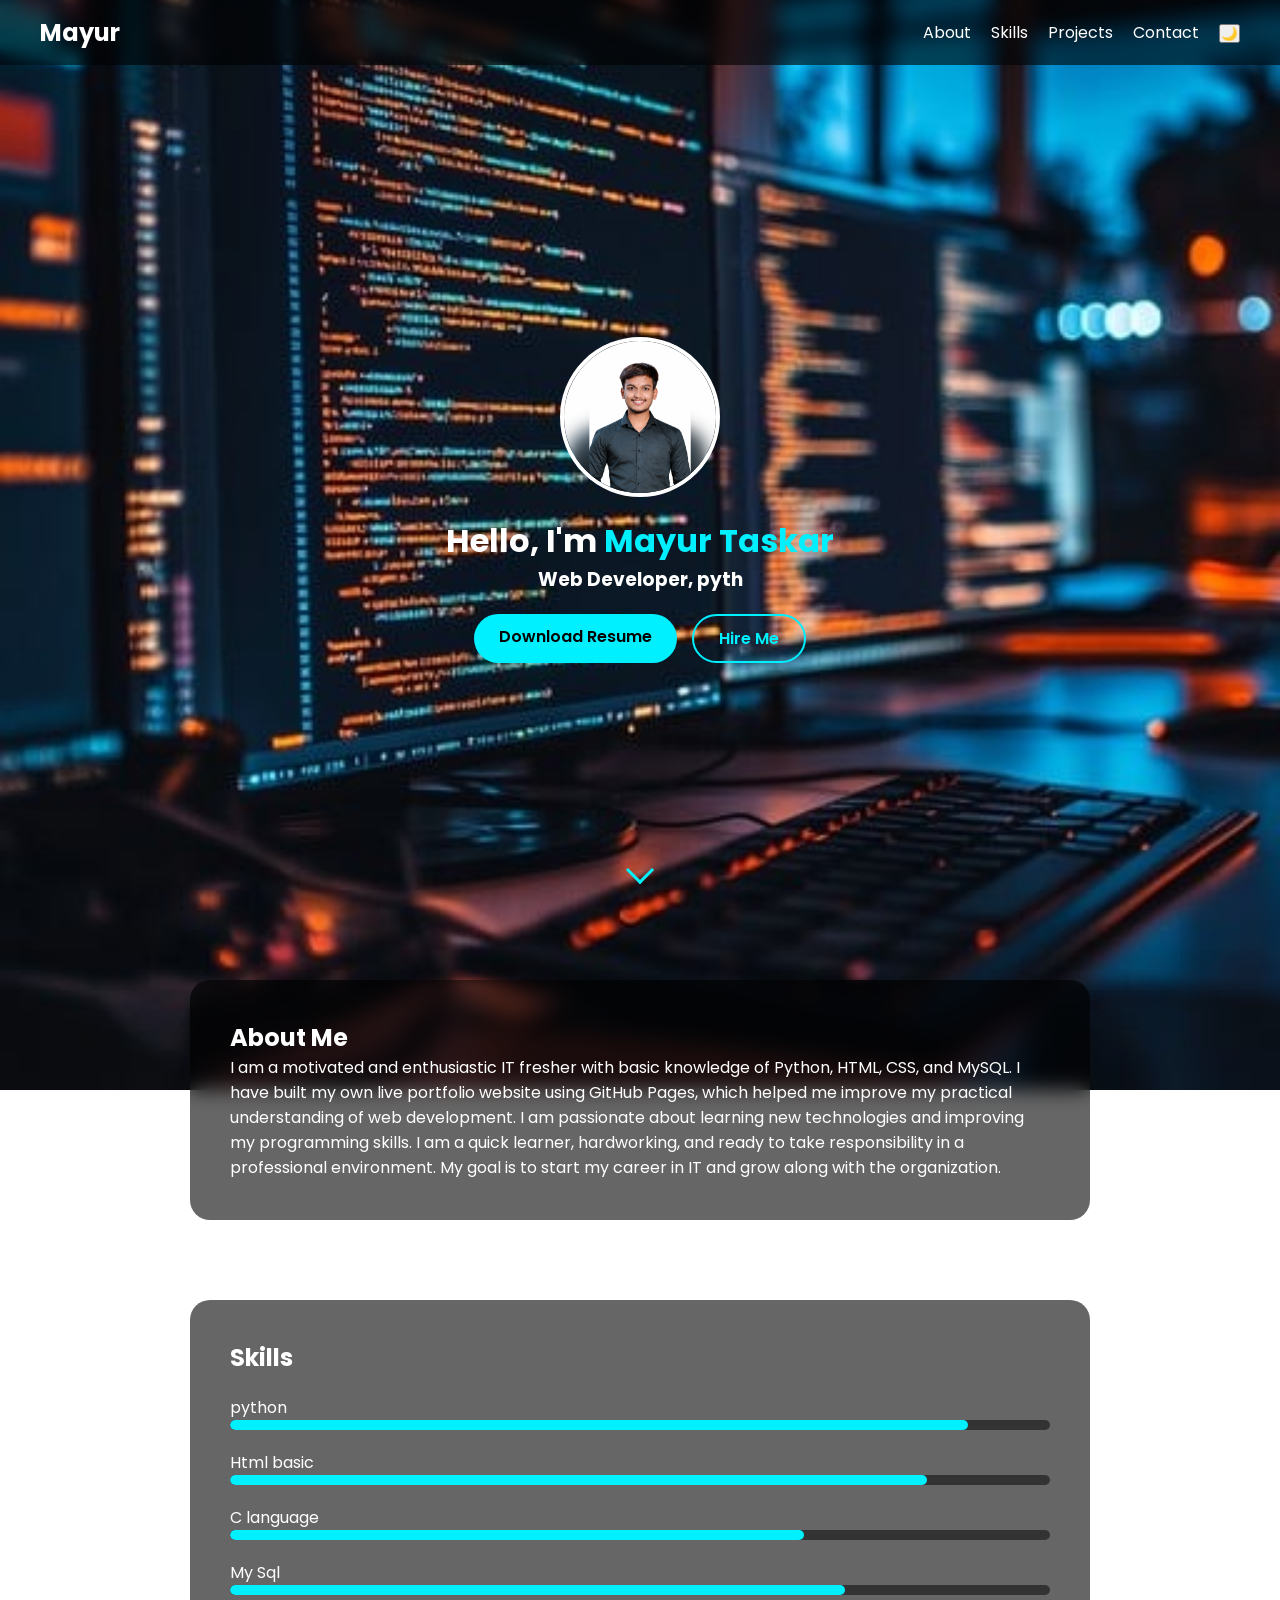
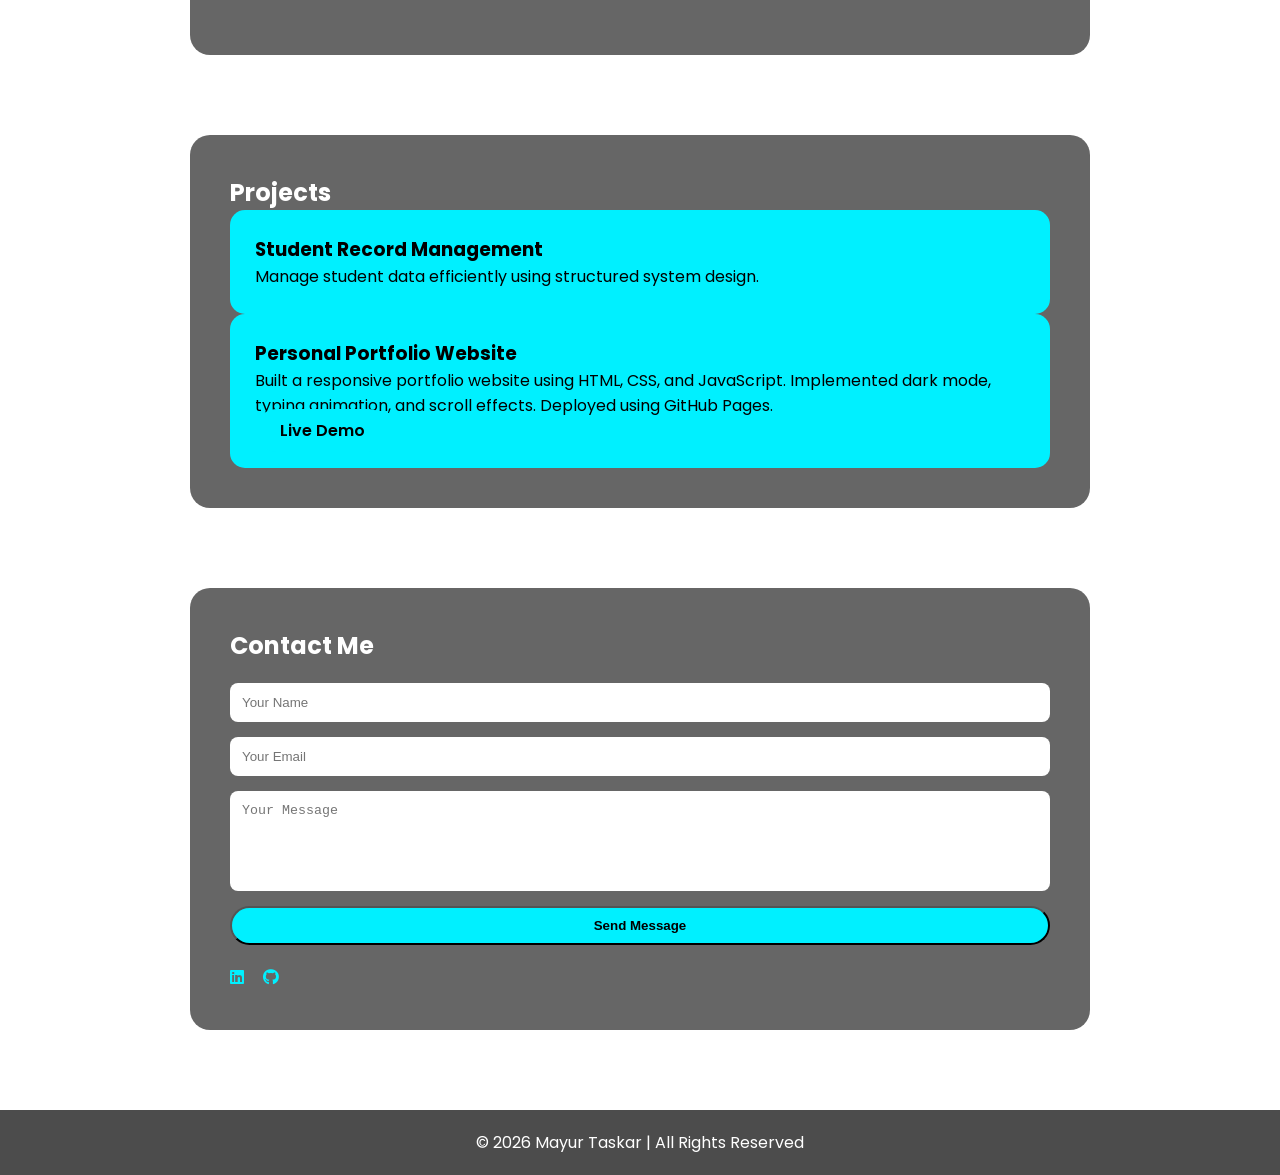
==== index.html @ 81c93663 "Update index.html" ====
<!DOCTYPE html>
<html lang="en">
<head>
<meta charset="UTF-8">
<meta name="viewport" content="width=device-width, initial-scale=1.0">
<title>Mayur Taskar | Portfolio</title>
    <link rel="stylesheet" href="https://cdnjs.cloudflare.com/ajax/libs/font-awesome/6.5.0/css/all.min.css">

<link rel="stylesheet" href="style.css">

<link href="https://fonts.googleapis.com/css2?family=Poppins:wght@300;500;700&display=swap" rel="stylesheet">
</head>

<body>

<nav>
    <h2 class="logo">Mayur</h2>

    <div class="menu-toggle" id="menu-toggle">☰</div>

    <ul id="nav-links">
        <li><a href="#about">About</a></li>
        <li><a href="#skills">Skills</a></li>
        <li><a href="#projects">Projects</a></li>
        <li><a href="#contact">Contact</a></li>
        <li><button id="mode-toggle">🌙</button></li>
    </ul>
</nav>

<header>
    <div class="hero-img">
        <img src="InFrame_1771507575362.jpg" alt="Mayur">
    </div>

    <h1>Hello, I'm <span>Mayur Taskar</span></h1>
    <h3 class="typing"></h3>

    <div class="hero-buttons">
        <a href="resume-1.pdf" class="btn">Download Resume</a>
        <a href="#contact" class="btn btn-outline">Hire Me</a>
    </div>
    <div class="scroll-down">
    <span></span>
    </div>
</header>

<section id="about" class="glass">
<h2>About Me</h2>
<p>
I am a motivated and enthusiastic IT fresher with basic knowledge of Python, HTML, CSS, and MySQL. 
I have built my own live portfolio website using GitHub Pages, which helped me improve my practical understanding of web development. 

I am passionate about learning new technologies and improving my programming skills. 
I am a quick learner, hardworking, and ready to take responsibility in a professional environment. 
My goal is to start my career in IT and grow along with the organization.
</p>
</section>

<section id="skills" class="glass">
<h2>Skills</h2>

<div class="skill">
<p>python</p>
<div class="progress"><div style="width:90%"></div></div>
</div>

<div class="skill">
<p>Html basic</p>
<div class="progress"><div style="width:85%"></div></div>
</div>

<div class="skill">
<p>C language</p>
<div class="progress"><div style="width:70%"></div></div>
</div>

<div class="skill">
<p>My Sql</p>
<div class="progress"><div style="width:75%"></div></div>
</div>

</section>

<section id="projects" class="glass">
<h2>Projects</h2>

<div class="project-card">
<h3>Student Record Management</h3>
<p>Manage student data efficiently using structured system design.</p>
</div>

<div class="project-card">
<h3>Personal Portfolio Website</h3>
<p>
Built a responsive portfolio website using HTML, CSS, and JavaScript.
Implemented dark mode, typing animation, and scroll effects.
Deployed using GitHub Pages.
</p>

<a href="https://mayurtaskar2005-del.github.io/My-portfolio-/" target="_blank" class="btn">Live Demo</a>
</div>

</section>

<section id="contact" class="glass">
<h2>Contact Me</h2>

<form class="contact-form">
<input type="text" placeholder="Your Name" required>
<input type="email" placeholder="Your Email" required>
<textarea placeholder="Your Message" required></textarea>
<button type="submit" class="btn">Send Message</button>
</form>

<div class="socials">
    <a href="https://www.linkedin.com/in/mayur-taskar-675b7a277?trk=contact-info" target="_blank">
        <i class="fab fa-linkedin"></i>
    </a>

    <a href="https://www.linkedin.com/in/mayur-taskar-675b7a277?trk=contact-info" target="_blank">
        <i class="fab fa-github"></i>
    </a>

</div>

</div>

</section>

<footer>
<p>© 2026 Mayur Taskar | All Rights Reserved</p>
</footer>

<script src="script.js"></script>

</body>
</html>
---- style.css ----
*{
margin:0;
padding:0;
box-sizing:border-box;
scroll-behavior:smooth;
}

body{
font-family:'Poppins', sans-serif;
background-image:url("IMG-20260219-WA0096.jpg");
background-size:cover;
background-position:center;
background-attachment:fixed;
background-repeat:no-repeat;
color:white;
}


/* NAVBAR */
nav{
position:fixed;
width:100%;
top:0;
display:flex;
justify-content:space-between;
align-items:center;
padding:15px 40px;
background:rgba(0,0,0,0.6);
backdrop-filter:blur(8px);
z-index:1000;
}

nav ul{
display:flex;
gap:20px;
list-style:none;
}

nav a{
color:white;
text-decoration:none;
transition:0.3s;
}

nav a:hover{
color:#00f0ff;
}

.menu-toggle{
display:none;
font-size:24px;
cursor:pointer;
}

@media(max-width:768px){
nav ul{
display:none;
flex-direction:column;
position:absolute;
top:60px;
right:0;
background:black;
padding:20px;
}
nav ul.active{
display:flex;
}
.menu-toggle{
display:block;
}
}

/* HERO */
header{
min-height:100vh;
display:flex;
flex-direction:column;
justify-content:center;
align-items:center;
text-align:center;
padding-top:80px;
}

.hero-img{
width:160px;
height:160px;
margin:20px auto;
}

.hero-img img{
width:100%;
height:100%;
object-fit:cover;
border-radius:50%;
border:4px solid white;
}

header span{
color:#00f0ff;
}

.btn{
padding:10px 25px;
background:#00f0ff;
color:black;
border-radius:25px;
text-decoration:none;
font-weight:600;
transition:0.3s;
}

.btn:hover{
transform:scale(1.05);
background:white;
}

.hero-buttons{
margin-top:20px;
display:flex;
gap:15px;
flex-wrap:wrap;
justify-content:center;
}

.btn-outline{
background:transparent;
border:2px solid #00f0ff;
color:#00f0ff;
}

.btn-outline:hover{
background:#00f0ff;
color:black;
}

/* GLASS SECTIONS */
.glass{
max-width:900px;
margin:80px auto;
padding:40px;
background:rgba(0,0,0,0.6);
backdrop-filter:blur(10px);
border-radius:20px;
}

/* SKILLS */
.skill{
margin:20px 0;
}

.progress{
width:100%;
height:10px;
background:#333;
border-radius:10px;
overflow:hidden;
}

.progress div{
height:100%;
background:#00f0ff;
border-radius:10px;
animation:load 2s ease-in-out;
}

@keyframes load{
from{width:0;}
}

/* PROJECT */
.project-card{
padding:25px;
background:#00f0ff;
color:black;
border-radius:15px;
transition:0.4s;
}

.project-card:hover{
transform:scale(1.05);
}

/* CONTACT */
.contact-form{
display:flex;
flex-direction:column;
gap:15px;
margin-top:20px;
}

.contact-form input,
.contact-form textarea{
padding:12px;
border:none;
border-radius:8px;
outline:none;
}

.contact-form textarea{
height:100px;
resize:none;
}

.socials{
margin-top:20px;
}

.socials a{
margin-right:15px;
color:#00f0ff;
text-decoration:none;
}

/* FOOTER */
footer{
text-align:center;
padding:20px;
background:rgba(0,0,0,0.7);
}

/* DARK MODE */
body.light{
background:#f4f4f4;
color:black;
}

body.light nav{
background:white;
}

body.light .glass{
background:white;
color:black;
}
header {
    position: relative;
}

.scroll-down {
    position: absolute;
    bottom: 20px;
    left: 50%;
    transform: translateX(-50%);
}

.scroll-down span {
    display: block;
    width: 20px;
    height: 20px;
    border-bottom: 3px solid #00f2ff;
    border-right: 3px solid #00f2ff;
    transform: rotate(45deg);
    animation: scrollAnim 1.5s infinite;
}

@keyframes scrollAnim {
    0% {
        opacity: 0;
        transform: rotate(45deg) translate(-5px, -5px);
    }
    50% {
        opacity: 1;
    }
    100% {
        opacity: 0;
        transform: rotate(45deg) translate(5px, 5px);
    }
}
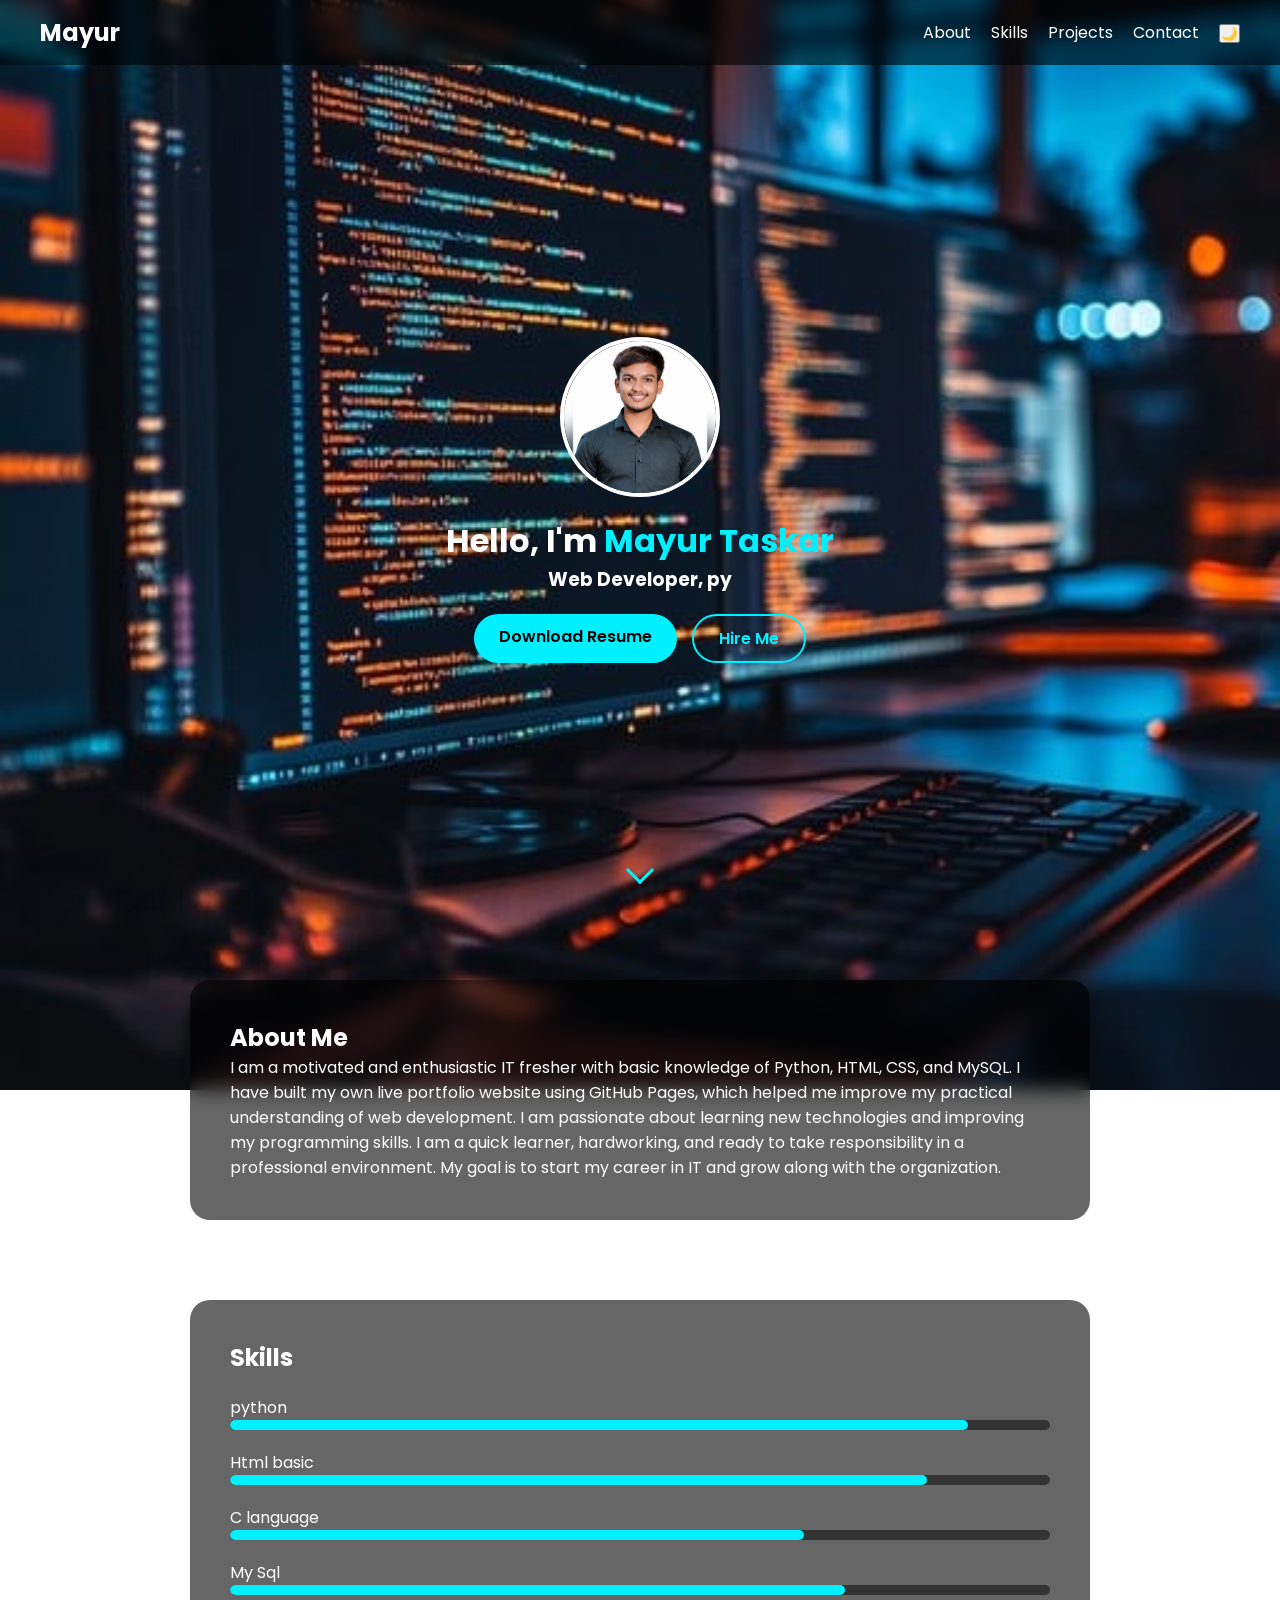
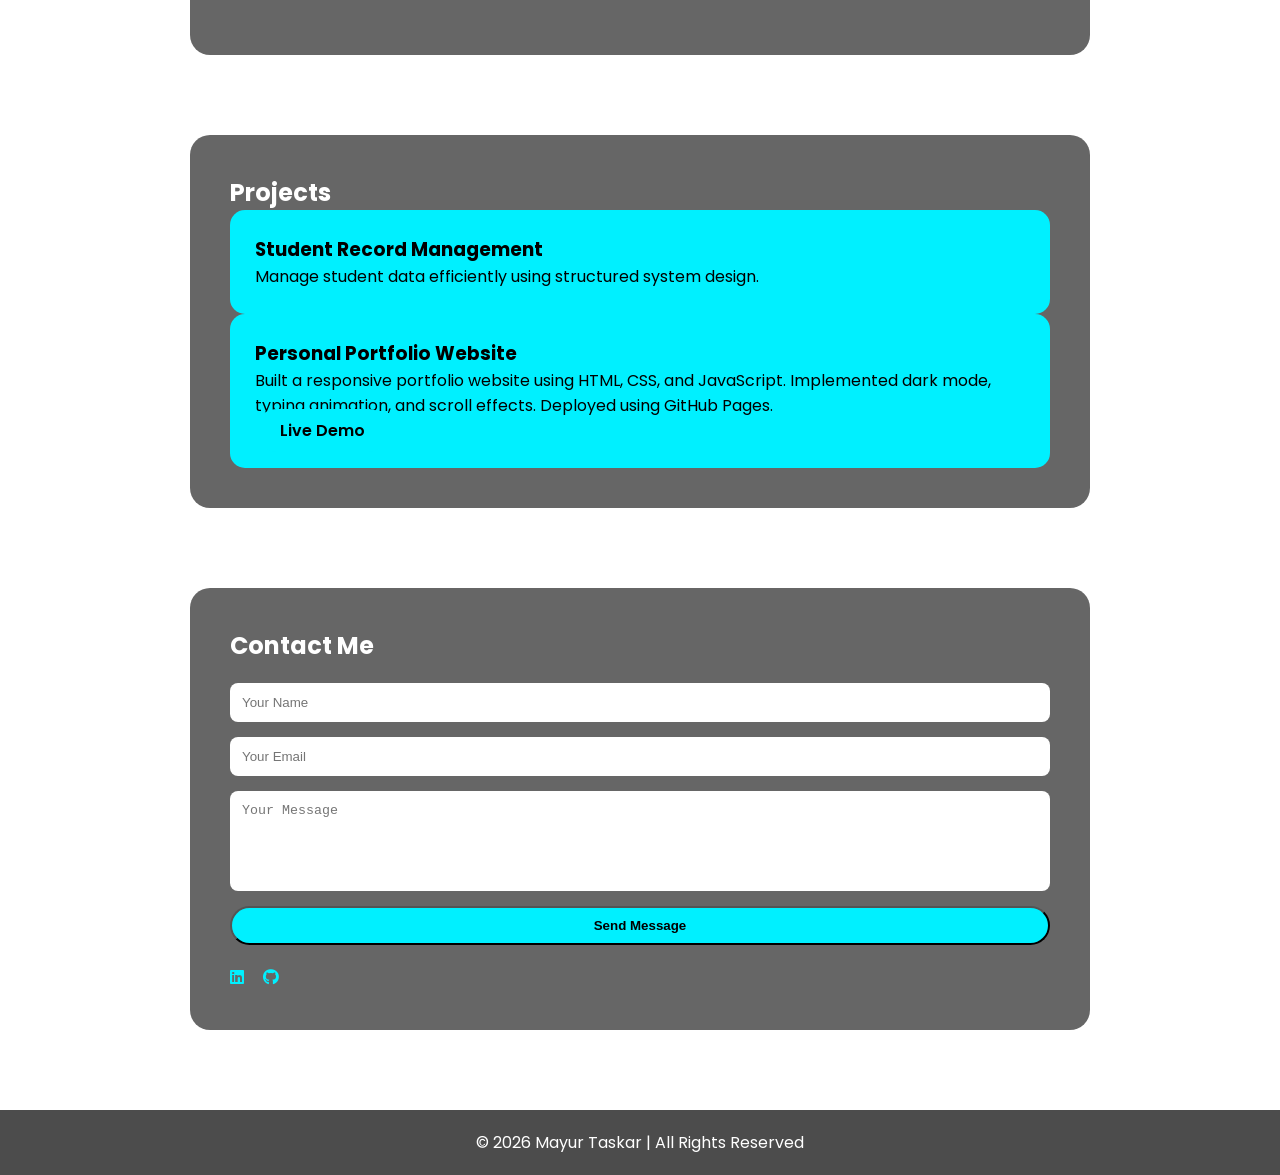
==== commit 0e0f70fe: "Update index.html" ====
--- a/index.html
+++ b/index.html
@@ -29,7 +29,7 @@
 
 <header>
     <div class="hero-img">
-        <img src="InFrame_1771507575362.jpg" alt="Mayur">
+        <img src="IMG_20260219_191829.jpg" alt="Mayur">
     </div>
 
     <h1>Hello, I'm <span>Mayur Taskar</span></h1>
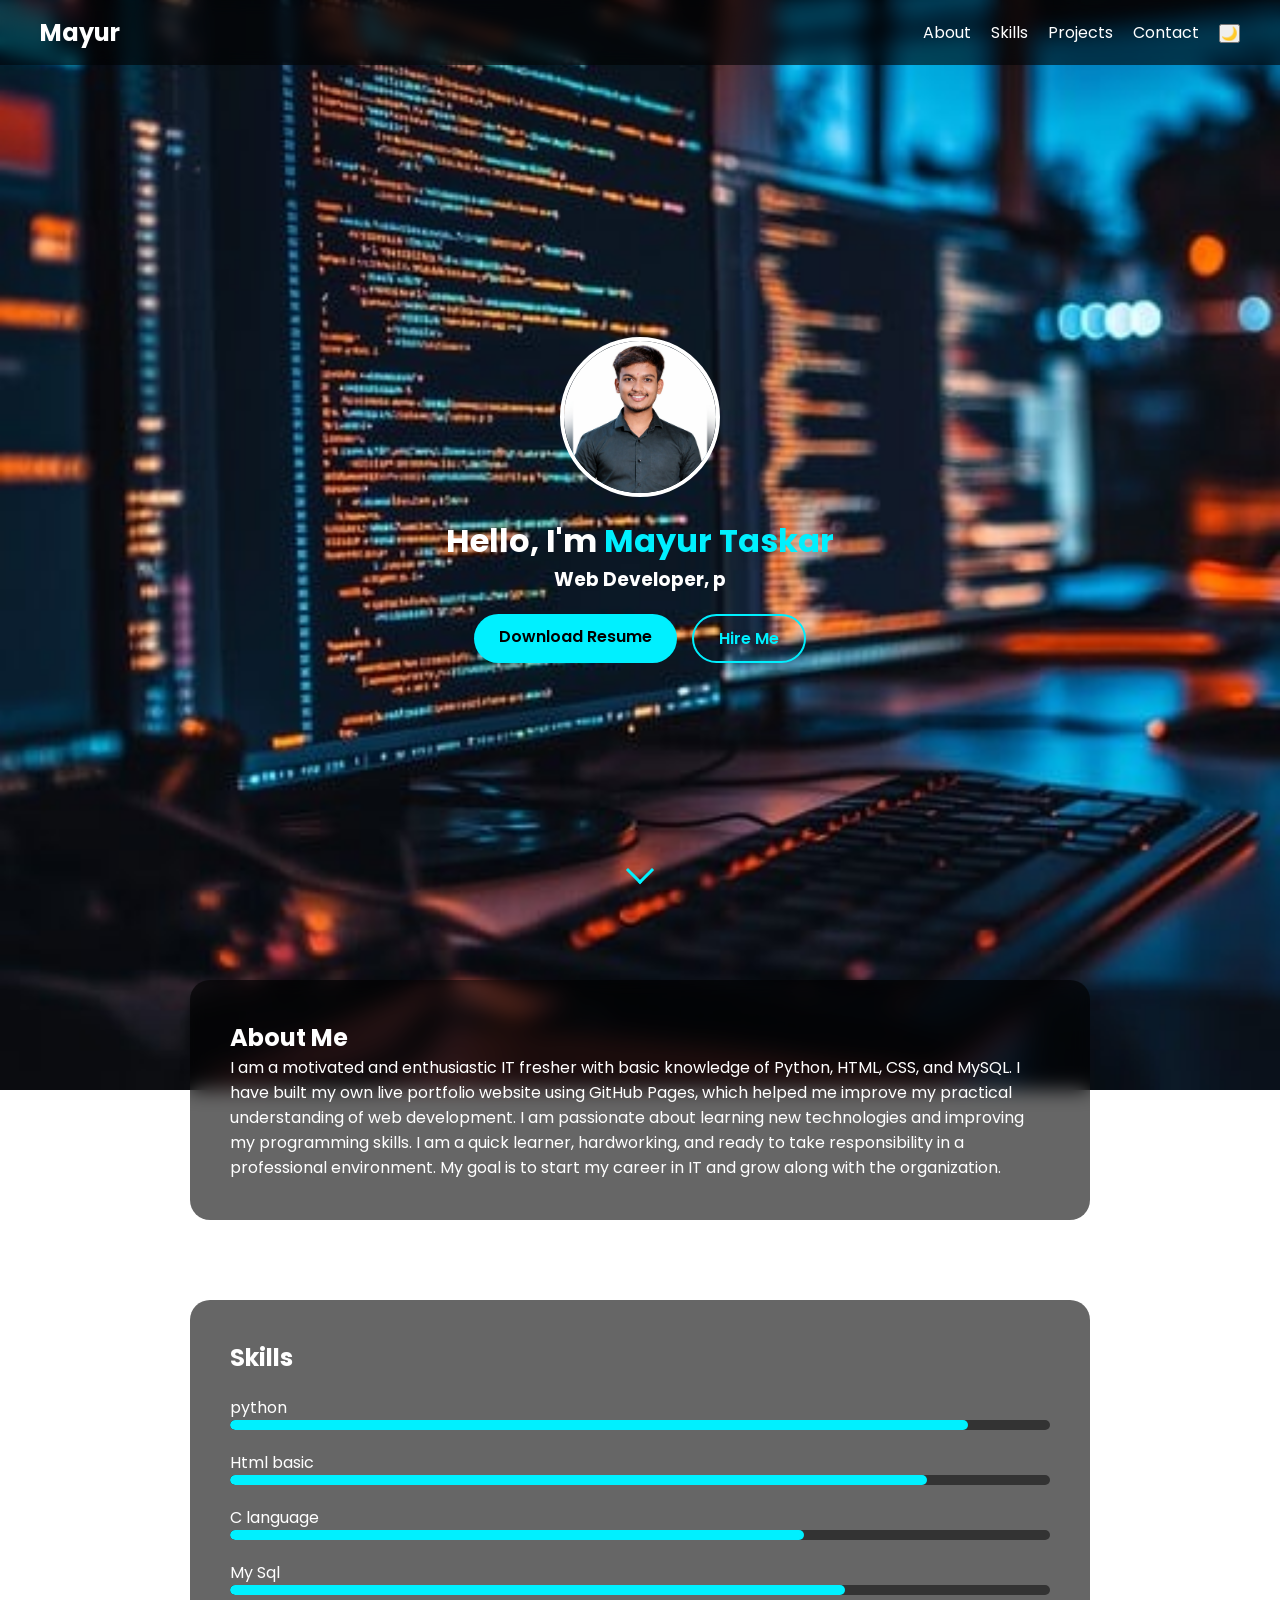
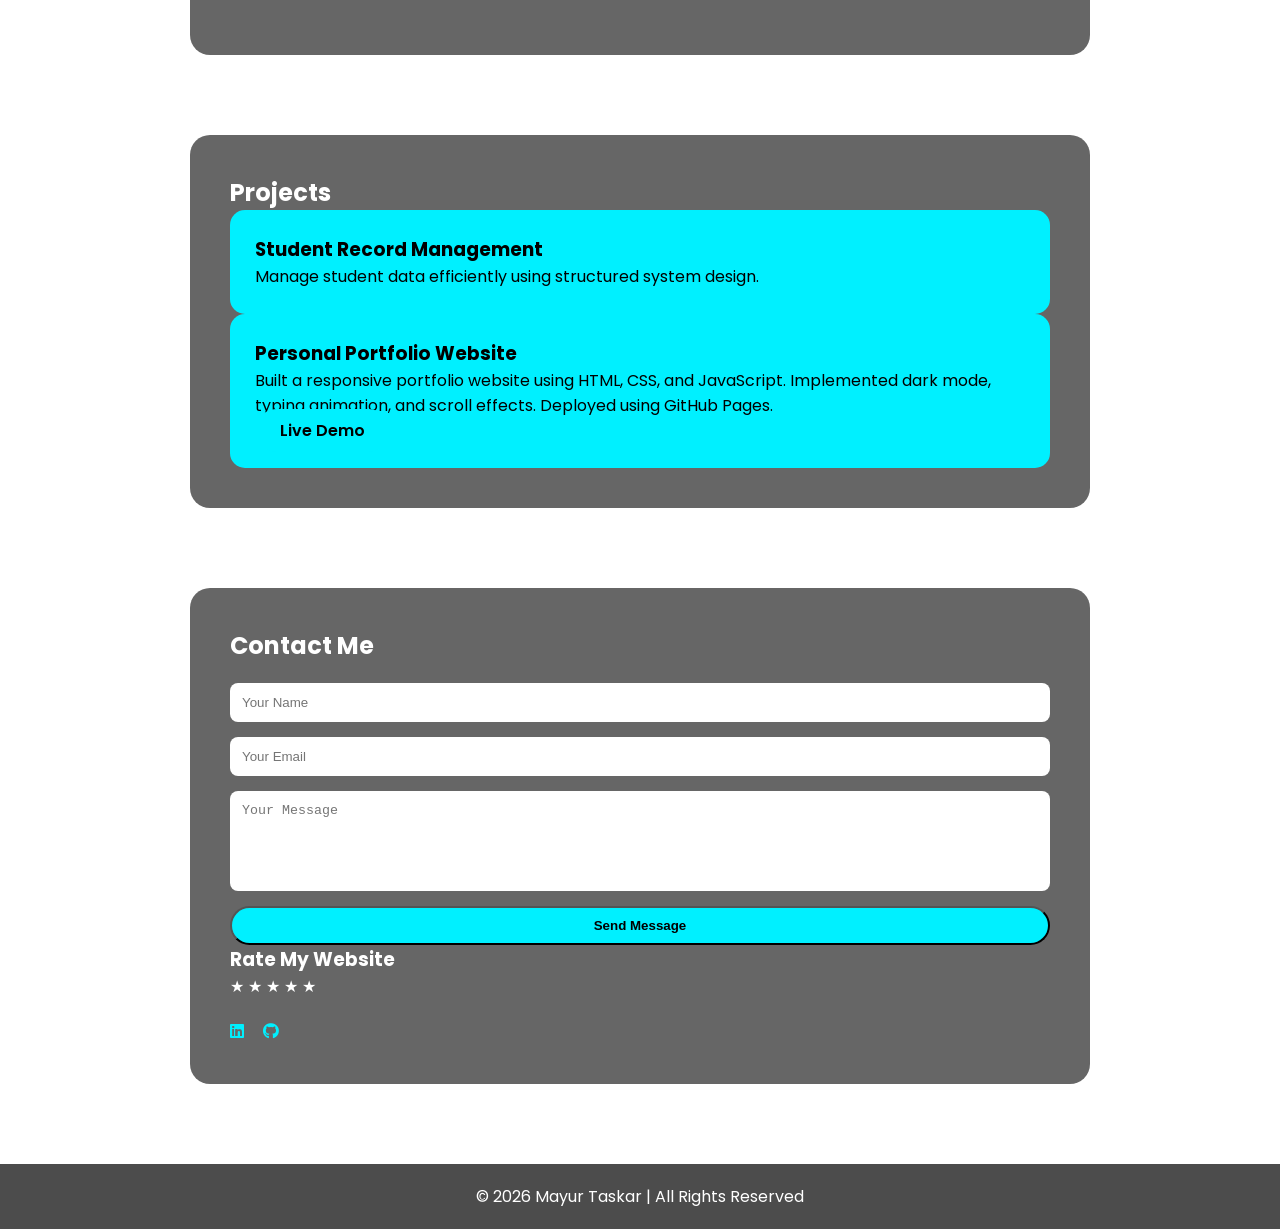
==== commit c16486a5: "Update index.html" ====
--- a/index.html
+++ b/index.html
@@ -111,6 +111,19 @@
 <textarea placeholder="Your Message" required></textarea>
 <button type="submit" class="btn">Send Message</button>
 </form>
+    <!-- ⭐ Rating Section Start -->
+<div class="rating-section">
+    <h3>Rate My Website</h3>
+    <div class="stars">
+        <span class="star" data-value="1">★</span>
+        <span class="star" data-value="2">★</span>
+        <span class="star" data-value="3">★</span>
+        <span class="star" data-value="4">★</span>
+        <span class="star" data-value="5">★</span>
+    </div>
+    <p id="rating-message"></p>
+</div>
+<!-- ⭐ Rating Section End -->
 
 <div class="socials">
     <a href="https://www.linkedin.com/in/mayur-taskar-675b7a277?trk=contact-info" target="_blank">
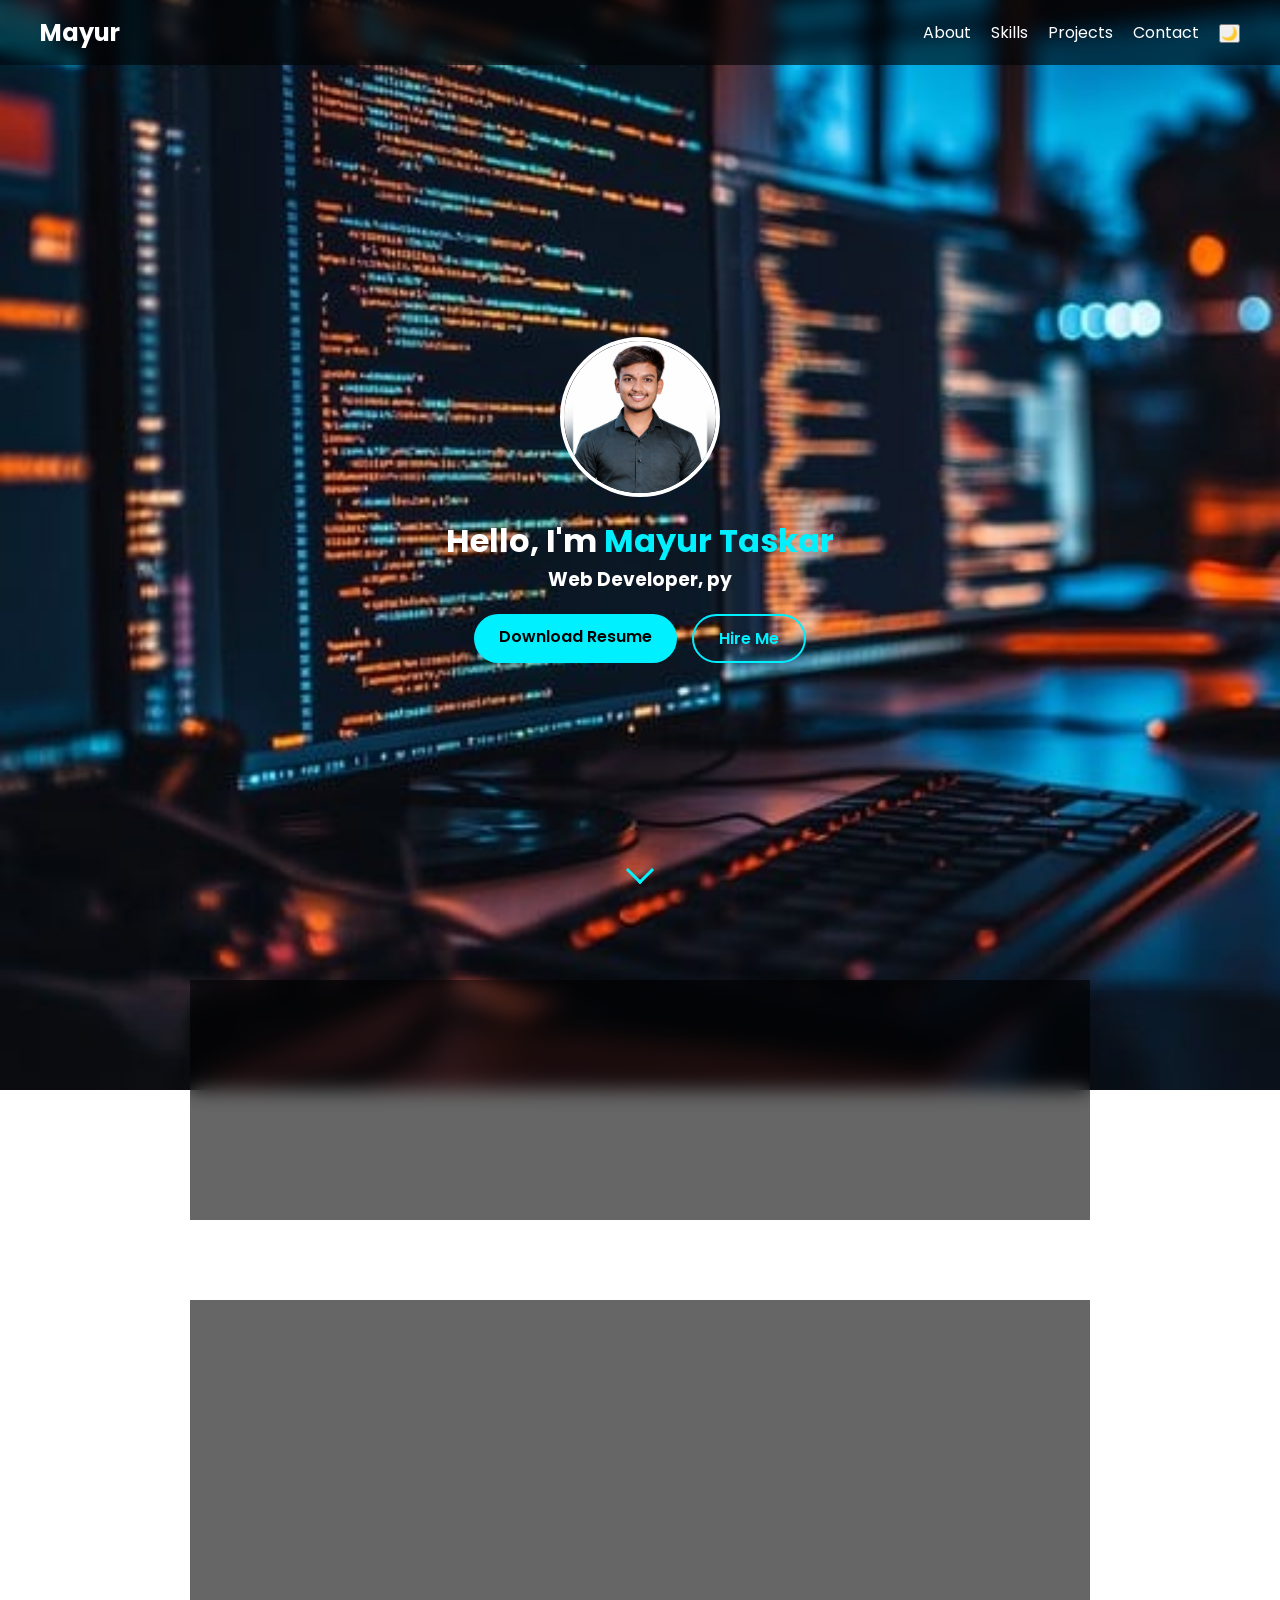
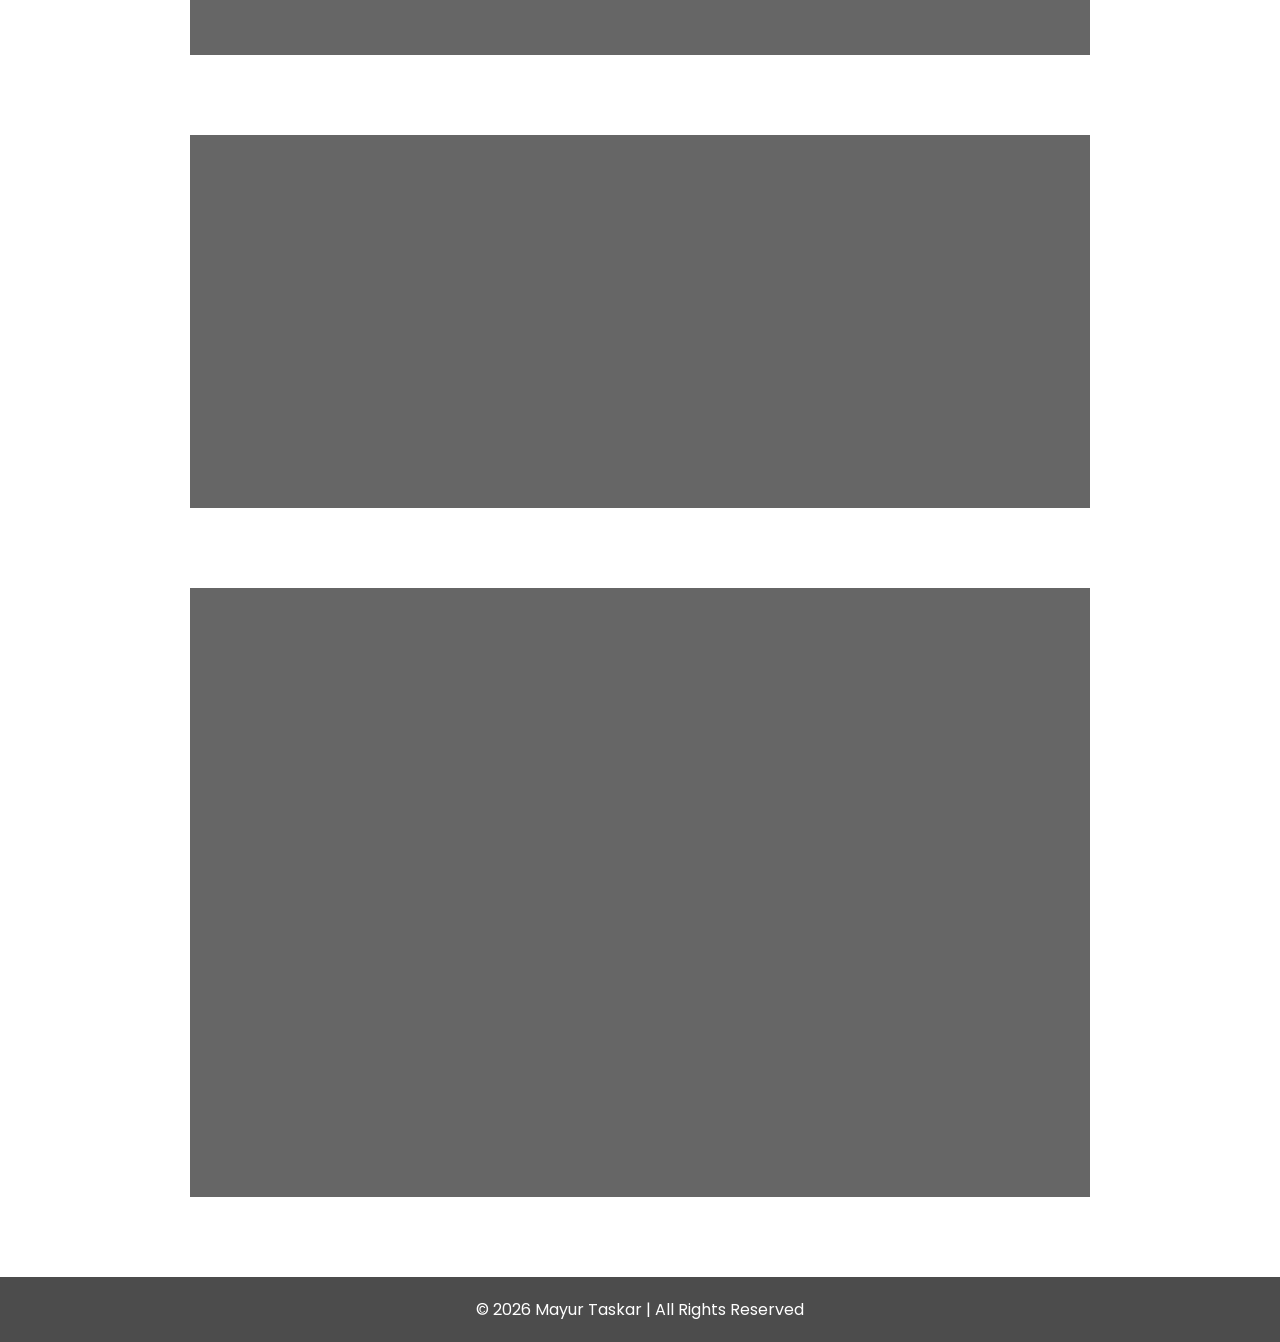
==== commit 19b8eb25: "Update index.html" ====
--- a/index.html
+++ b/index.html
@@ -114,16 +114,24 @@
     <!-- ⭐ Rating Section Start -->
 <div class="rating-section">
     <h3>Rate My Website</h3>
+
     <div class="stars">
+        <span class="star" data-value="0.5">★</span>
         <span class="star" data-value="1">★</span>
+        <span class="star" data-value="1.5">★</span>
         <span class="star" data-value="2">★</span>
+        <span class="star" data-value="2.5">★</span>
         <span class="star" data-value="3">★</span>
+        <span class="star" data-value="3.5">★</span>
         <span class="star" data-value="4">★</span>
+        <span class="star" data-value="4.5">★</span>
         <span class="star" data-value="5">★</span>
     </div>
+
     <p id="rating-message"></p>
+
+    <button id="reset-rating">Reset Rating</button>
 </div>
-<!-- ⭐ Rating Section End -->
 
 <div class="socials">
     <a href="https://www.linkedin.com/in/mayur-taskar-675b7a277?trk=contact-info" target="_blank">
--- a/style.css
+++ b/style.css
@@ -209,6 +209,24 @@
 margin-right:15px;
 color:#00f0ff;
 text-decoration:none;
+}
+.rating-section {
+    text-align: center;
+    margin: 40px 0;
+}
+
+.stars {
+    font-size: 35px;
+    cursor: pointer;
+}
+
+.star {
+    color: gray;
+    transition: 0.3s;
+}
+
+.star.active {
+    color: gold;
 }
 
 /* FOOTER */
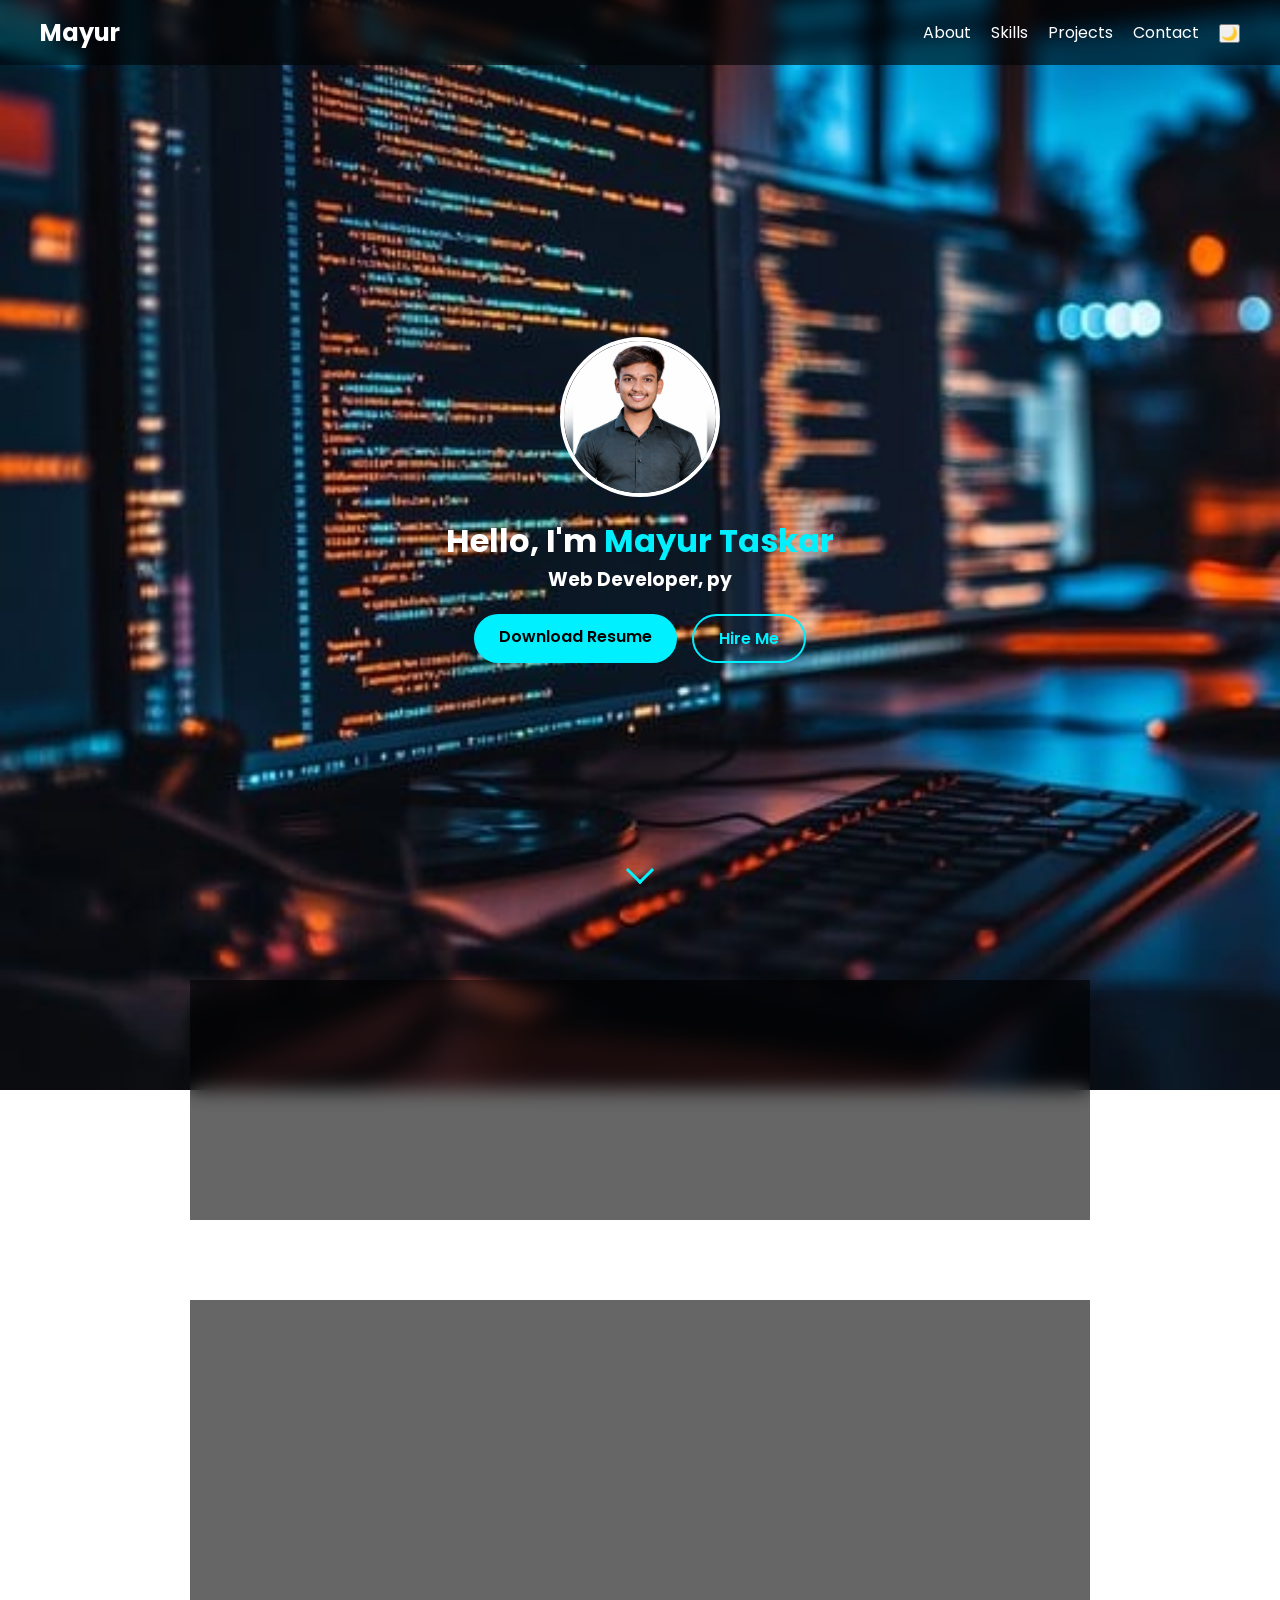
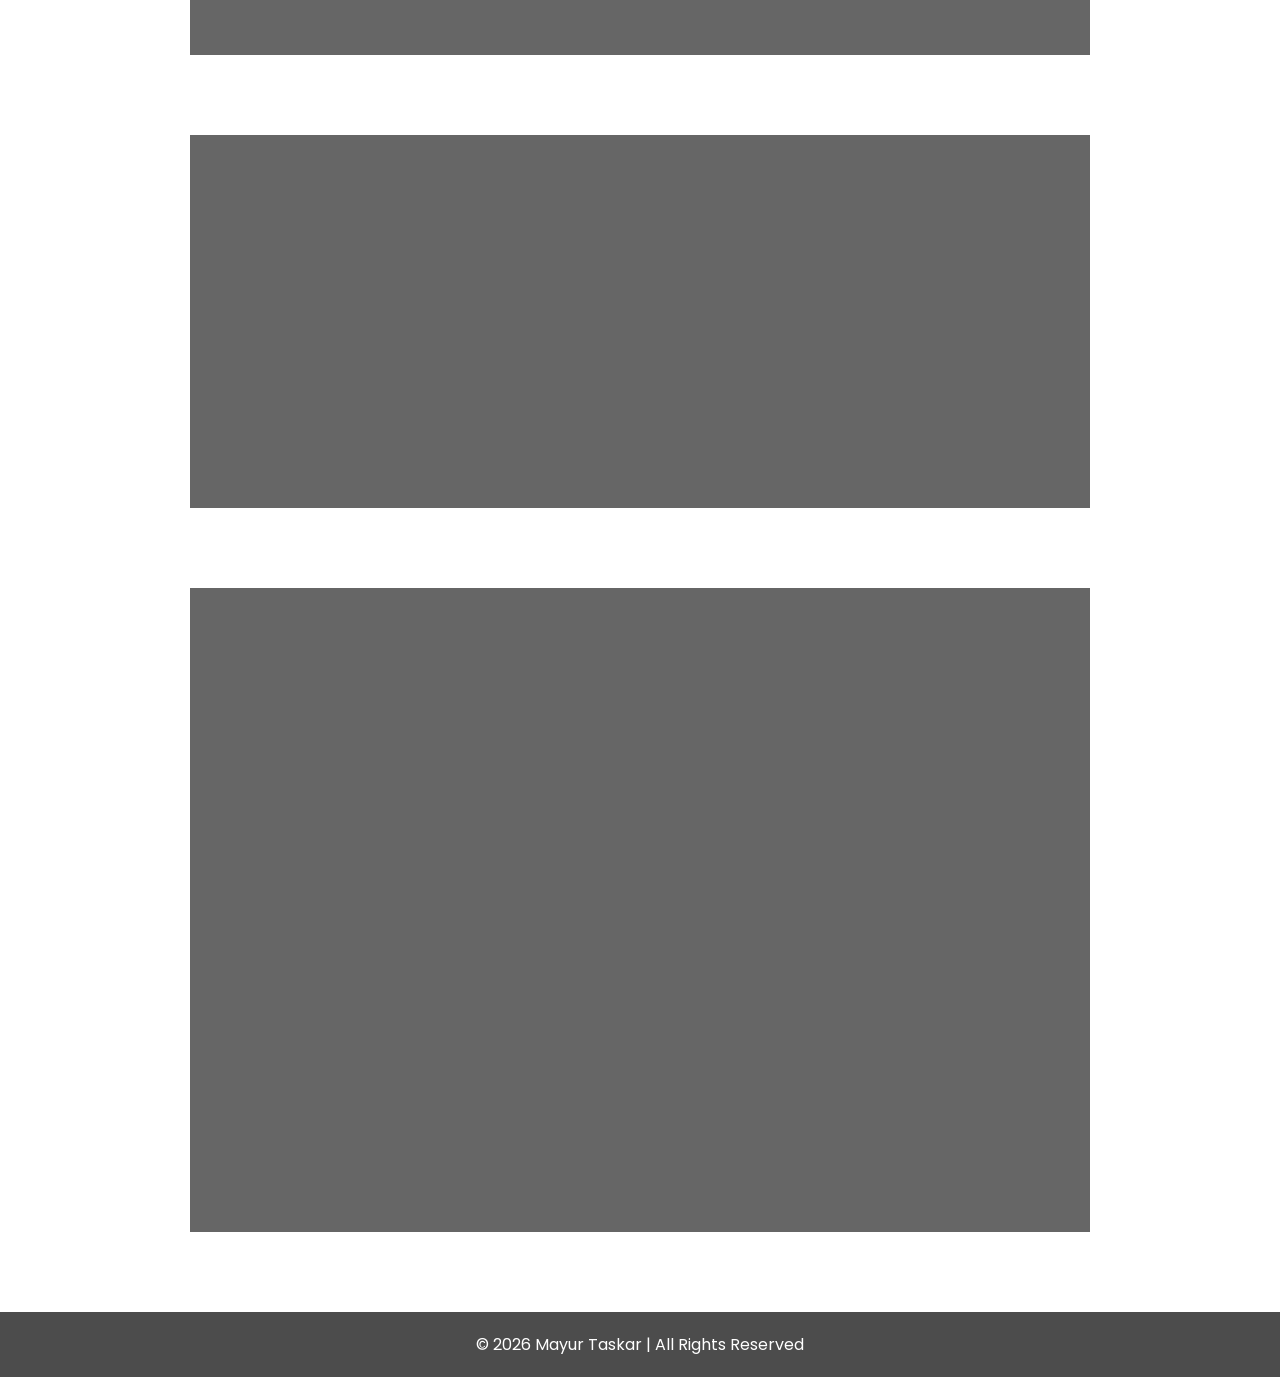
==== commit 30a1310e: "Update index.html" ====
--- a/index.html
+++ b/index.html
@@ -116,15 +116,10 @@
     <h3>Rate My Website</h3>
 
     <div class="stars">
-        <span class="star" data-value="0.5">★</span>
         <span class="star" data-value="1">★</span>
-        <span class="star" data-value="1.5">★</span>
         <span class="star" data-value="2">★</span>
-        <span class="star" data-value="2.5">★</span>
         <span class="star" data-value="3">★</span>
-        <span class="star" data-value="3.5">★</span>
         <span class="star" data-value="4">★</span>
-        <span class="star" data-value="4.5">★</span>
         <span class="star" data-value="5">★</span>
     </div>
 
--- a/style.css
+++ b/style.css
@@ -215,8 +215,13 @@
     margin: 40px 0;
 }
 
+.rating-section {
+    text-align: center;
+    margin: 40px 0;
+}
+
 .stars {
-    font-size: 35px;
+    font-size: 28px;
     cursor: pointer;
 }
 
@@ -227,6 +232,16 @@
 
 .star.active {
     color: gold;
+}
+
+#reset-rating {
+    margin-top: 15px;
+    padding: 8px 15px;
+    border: none;
+    background: crimson;
+    color: white;
+    cursor: pointer;
+    border-radius: 5px;
 }
 
 /* FOOTER */
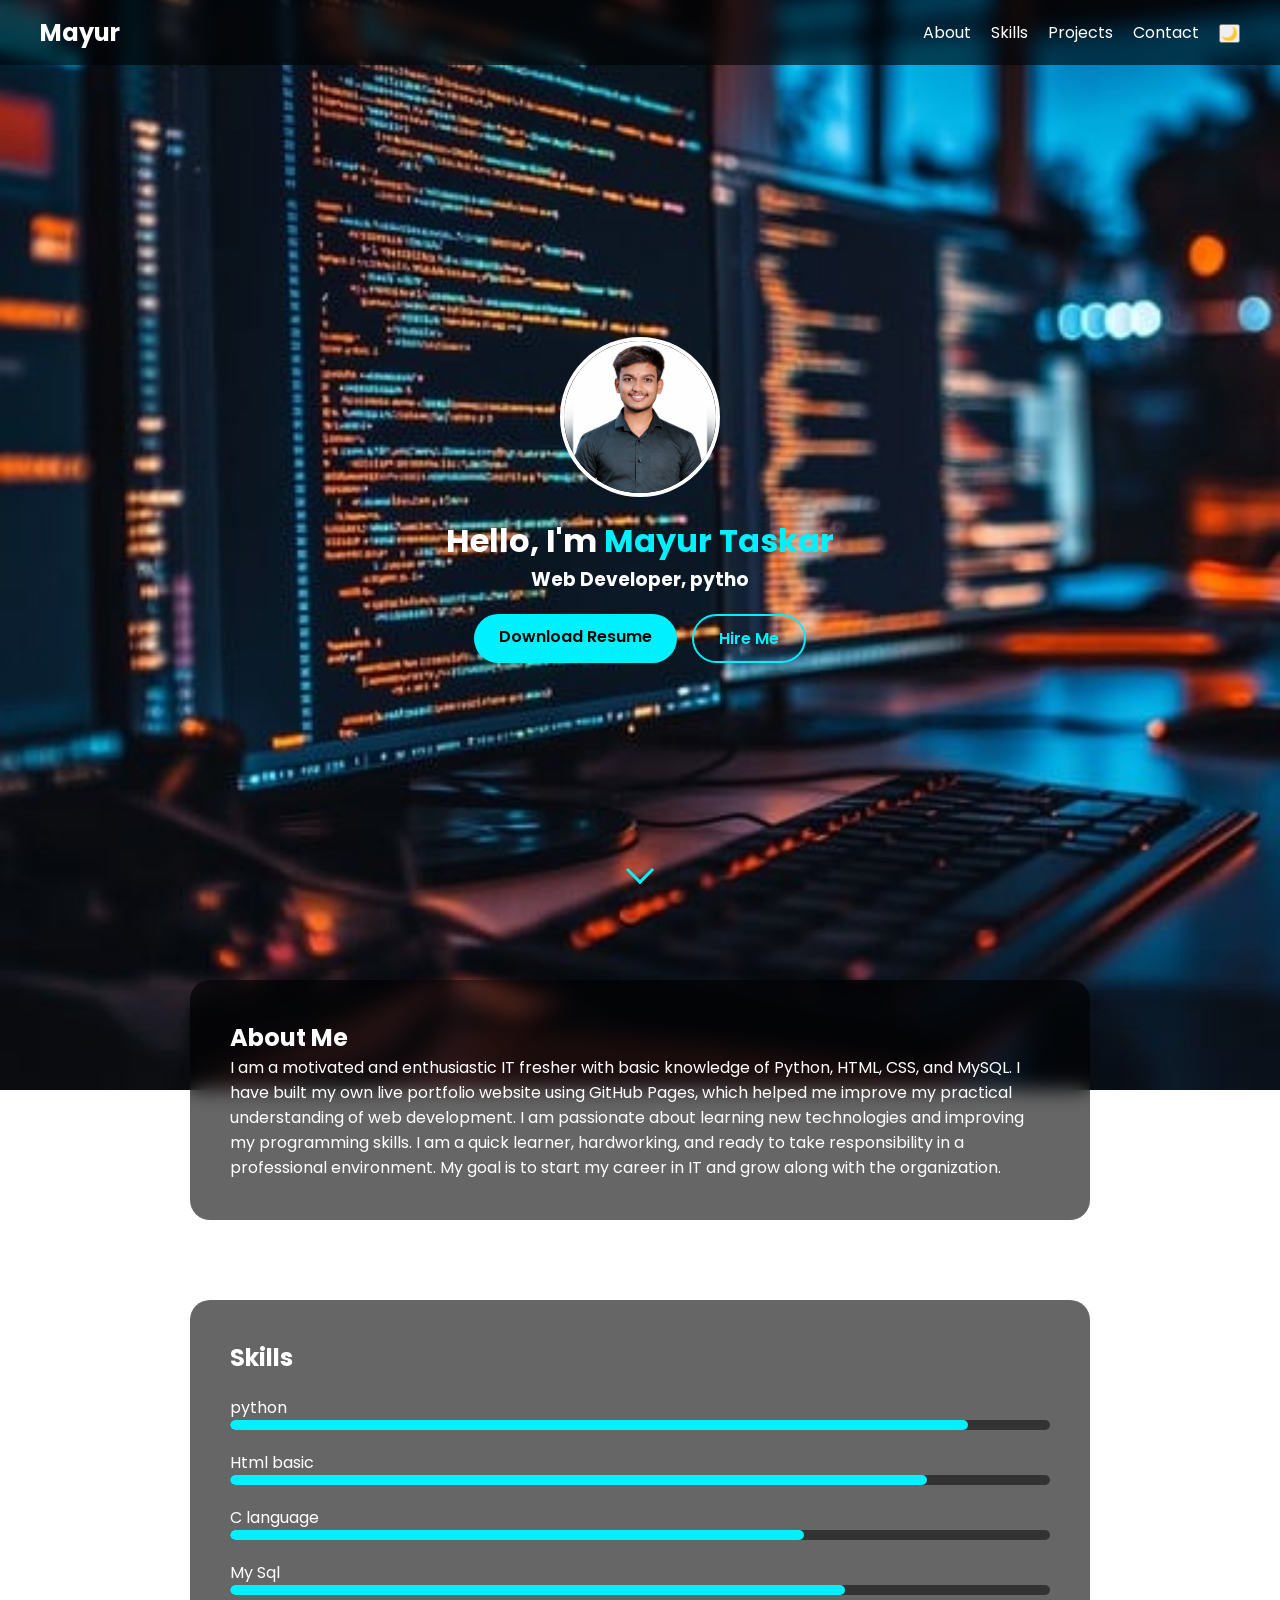
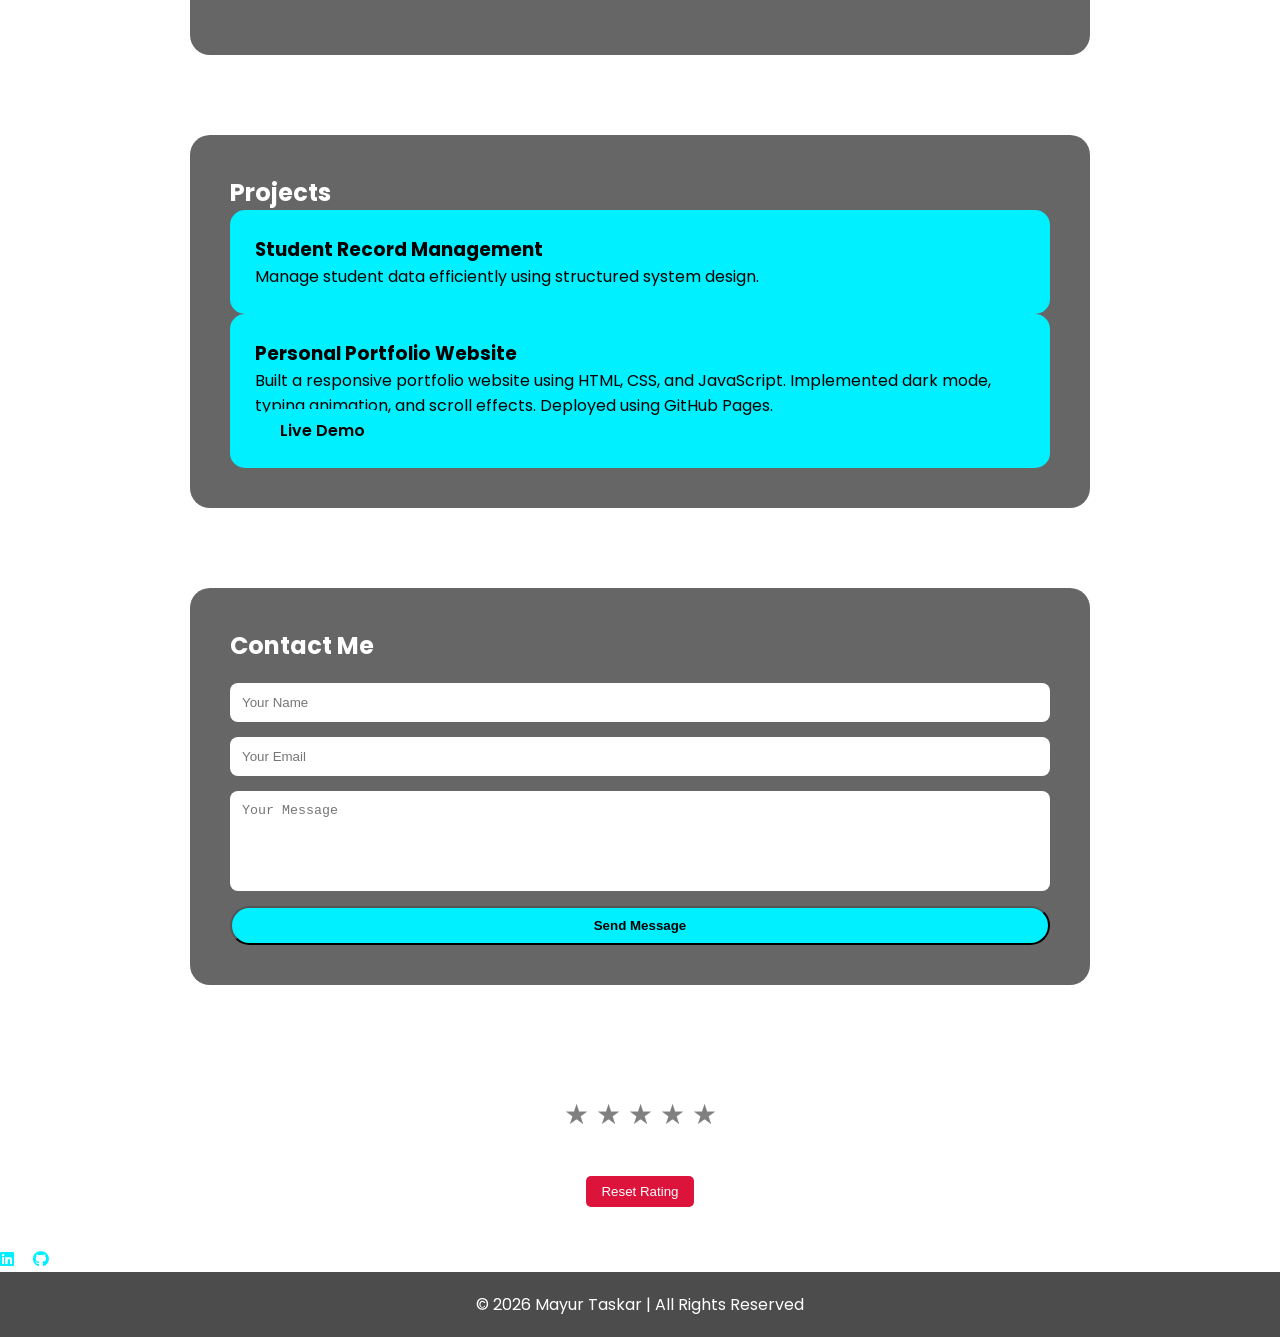
==== commit 43693e12: "Update index.html" ====
--- a/index.html
+++ b/index.html
@@ -105,12 +105,18 @@
 <section id="contact" class="glass">
 <h2>Contact Me</h2>
 
-<form class="contact-form">
-<input type="text" placeholder="Your Name" required>
-<input type="email" placeholder="Your Email" required>
-<textarea placeholder="Your Message" required></textarea>
+<form action="https://formspree.io/f/mwvnnowa" method="POST" class="contact-form">
+
+<input type="text" name="name" placeholder="Your Name" required>
+
+<input type="email" name="email" placeholder="Your Email" required>
+
+<textarea name="message" placeholder="Your Message" required></textarea>
+
 <button type="submit" class="btn">Send Message</button>
+
 </form>
+</section>
     <!-- ⭐ Rating Section Start -->
 <div class="rating-section">
     <h3>Rate My Website</h3>
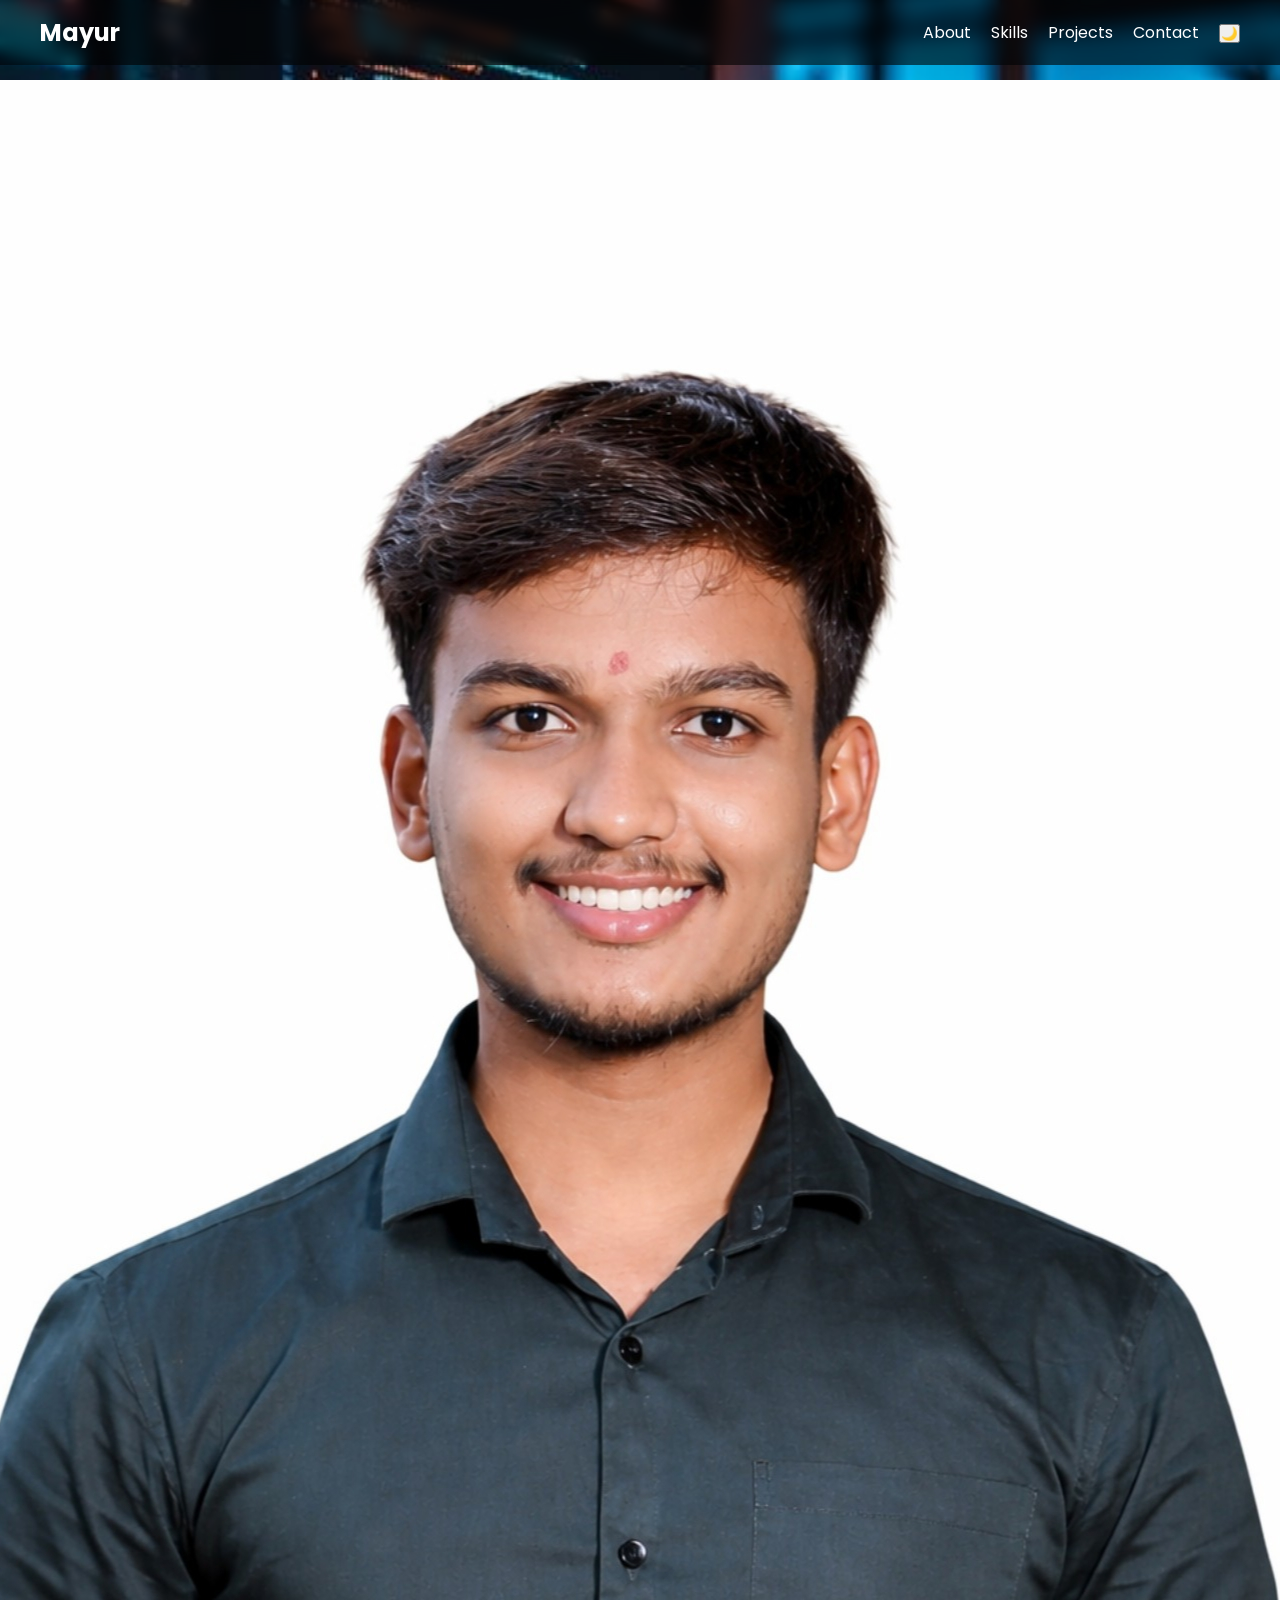
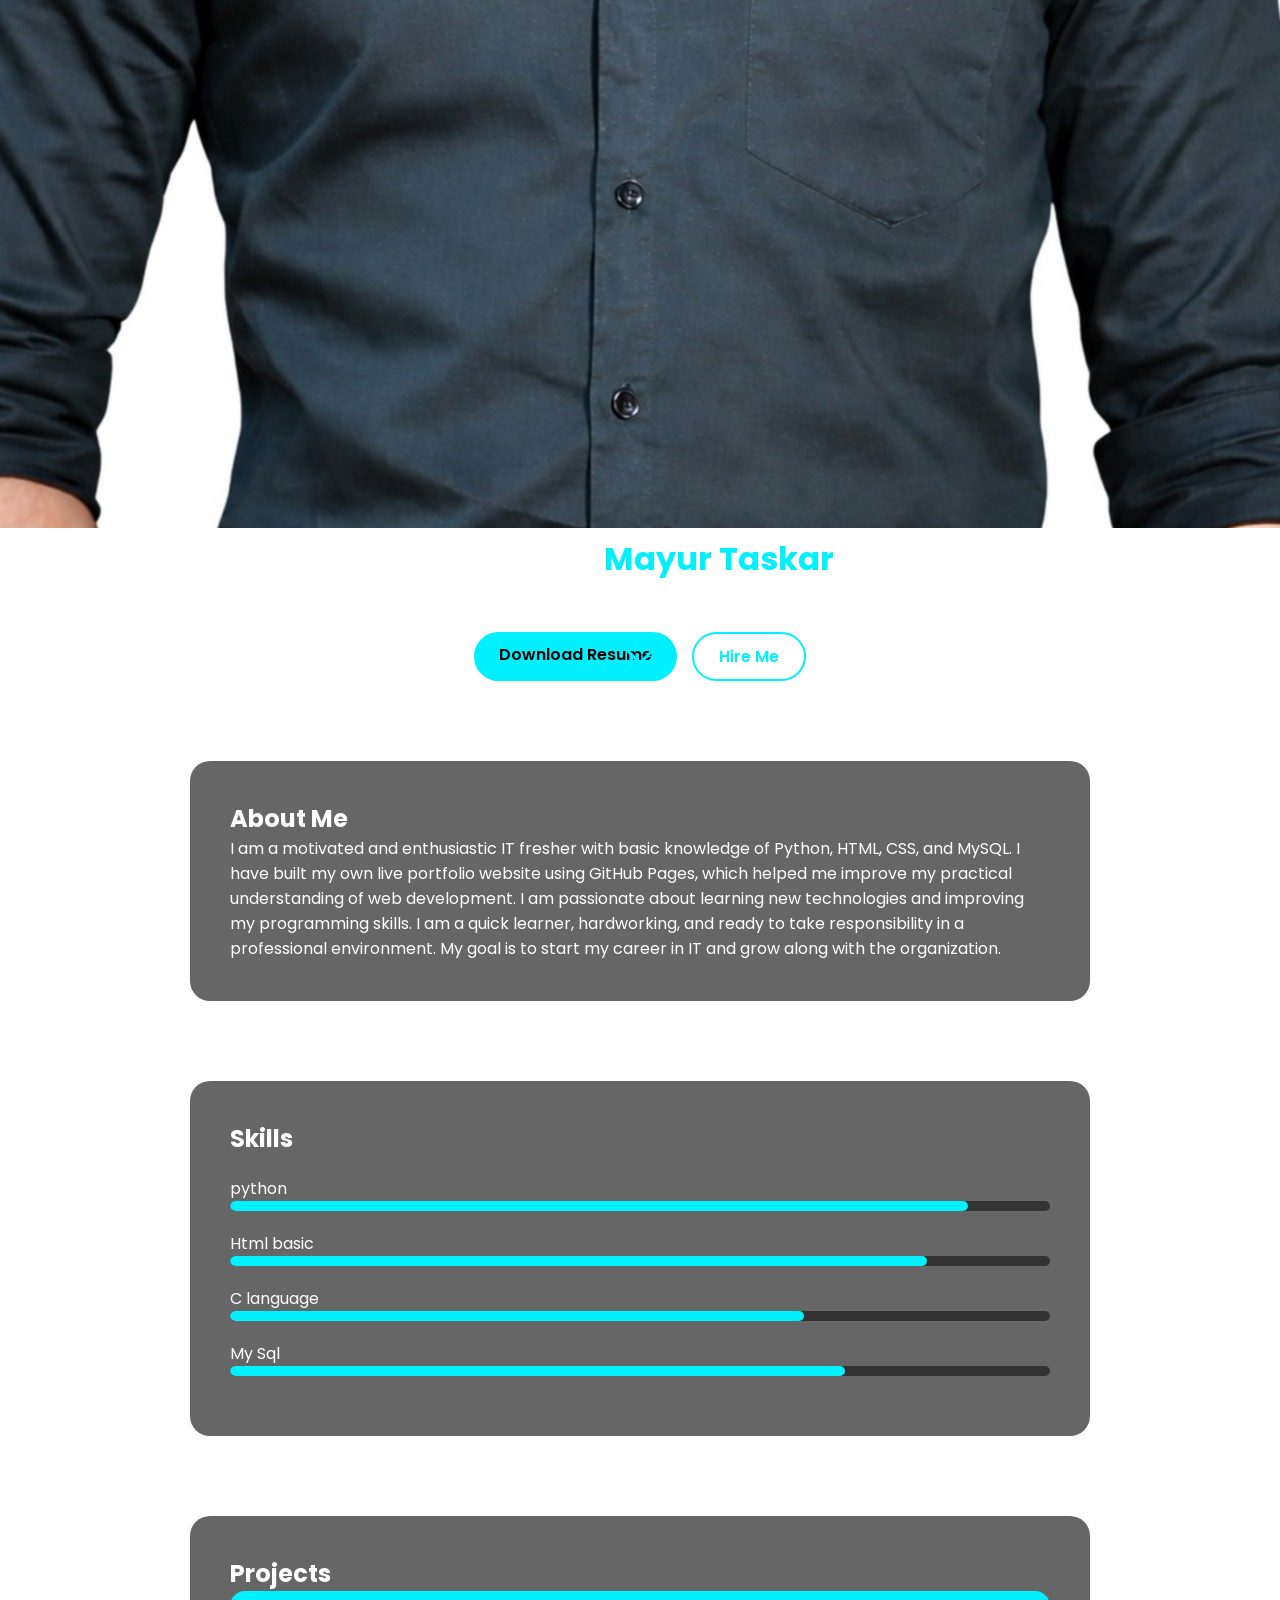
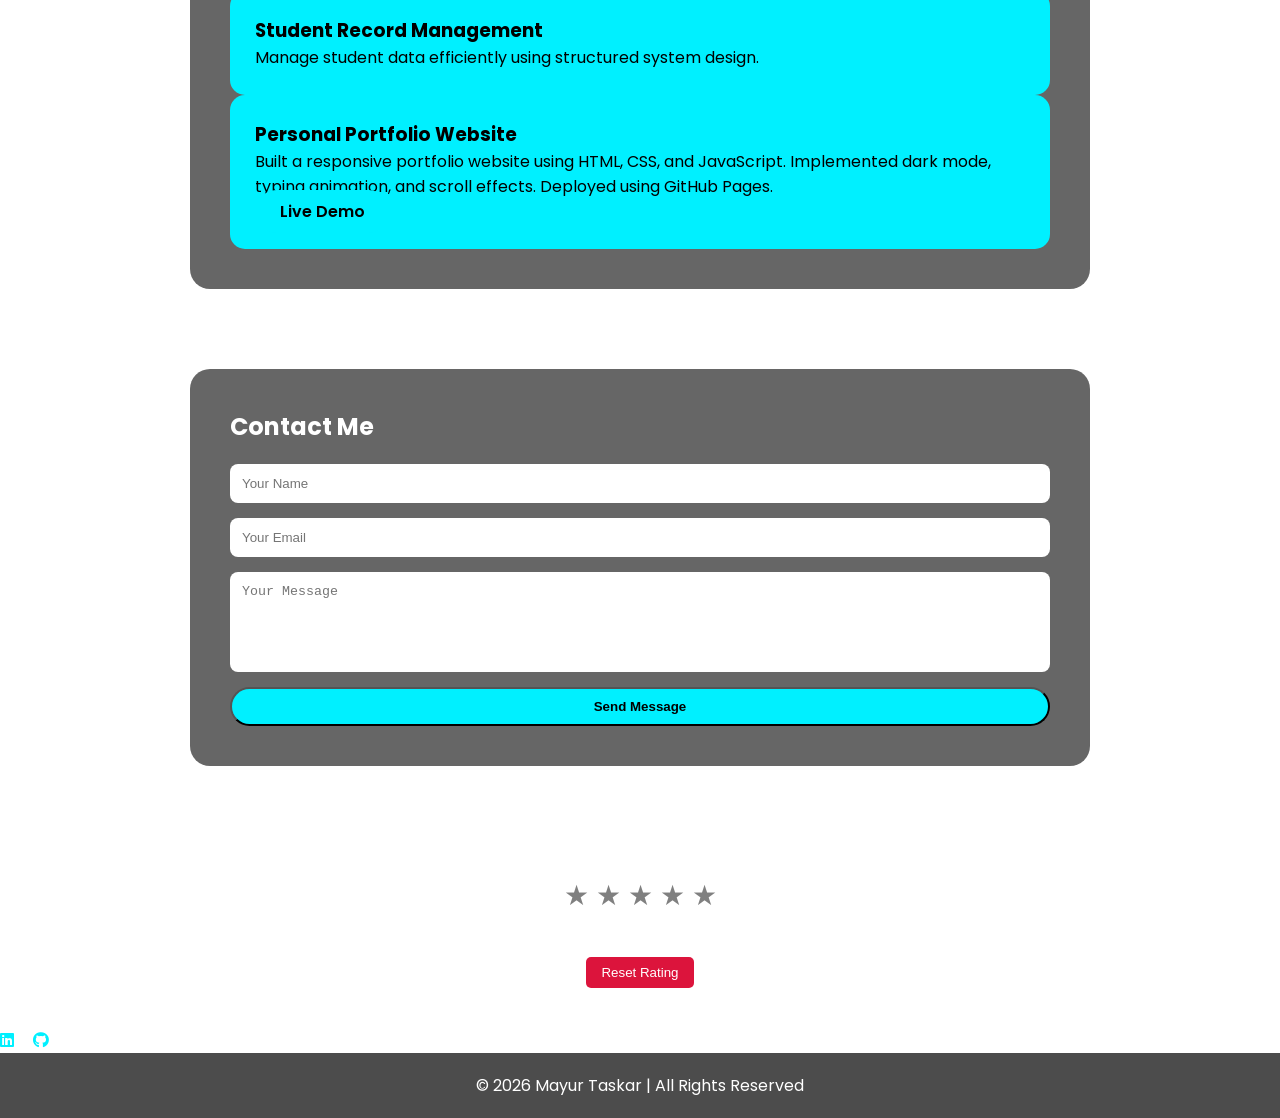
==== commit 2ba4d15d: "Update index.html" ====
--- a/index.html
+++ b/index.html
@@ -28,8 +28,9 @@
 </nav>
 
 <header>
-    <div class="hero-img">
-        <img src="IMG_20260219_191829.jpg" alt="Mayur">
+    <div class="profile-wrapper">
+    <div class="fire-ring"></div>
+    <img src="IMG_20260219_191829.jpg" class="profile-img">
     </div>
 
     <h1>Hello, I'm <span>Mayur Taskar</span></h1>
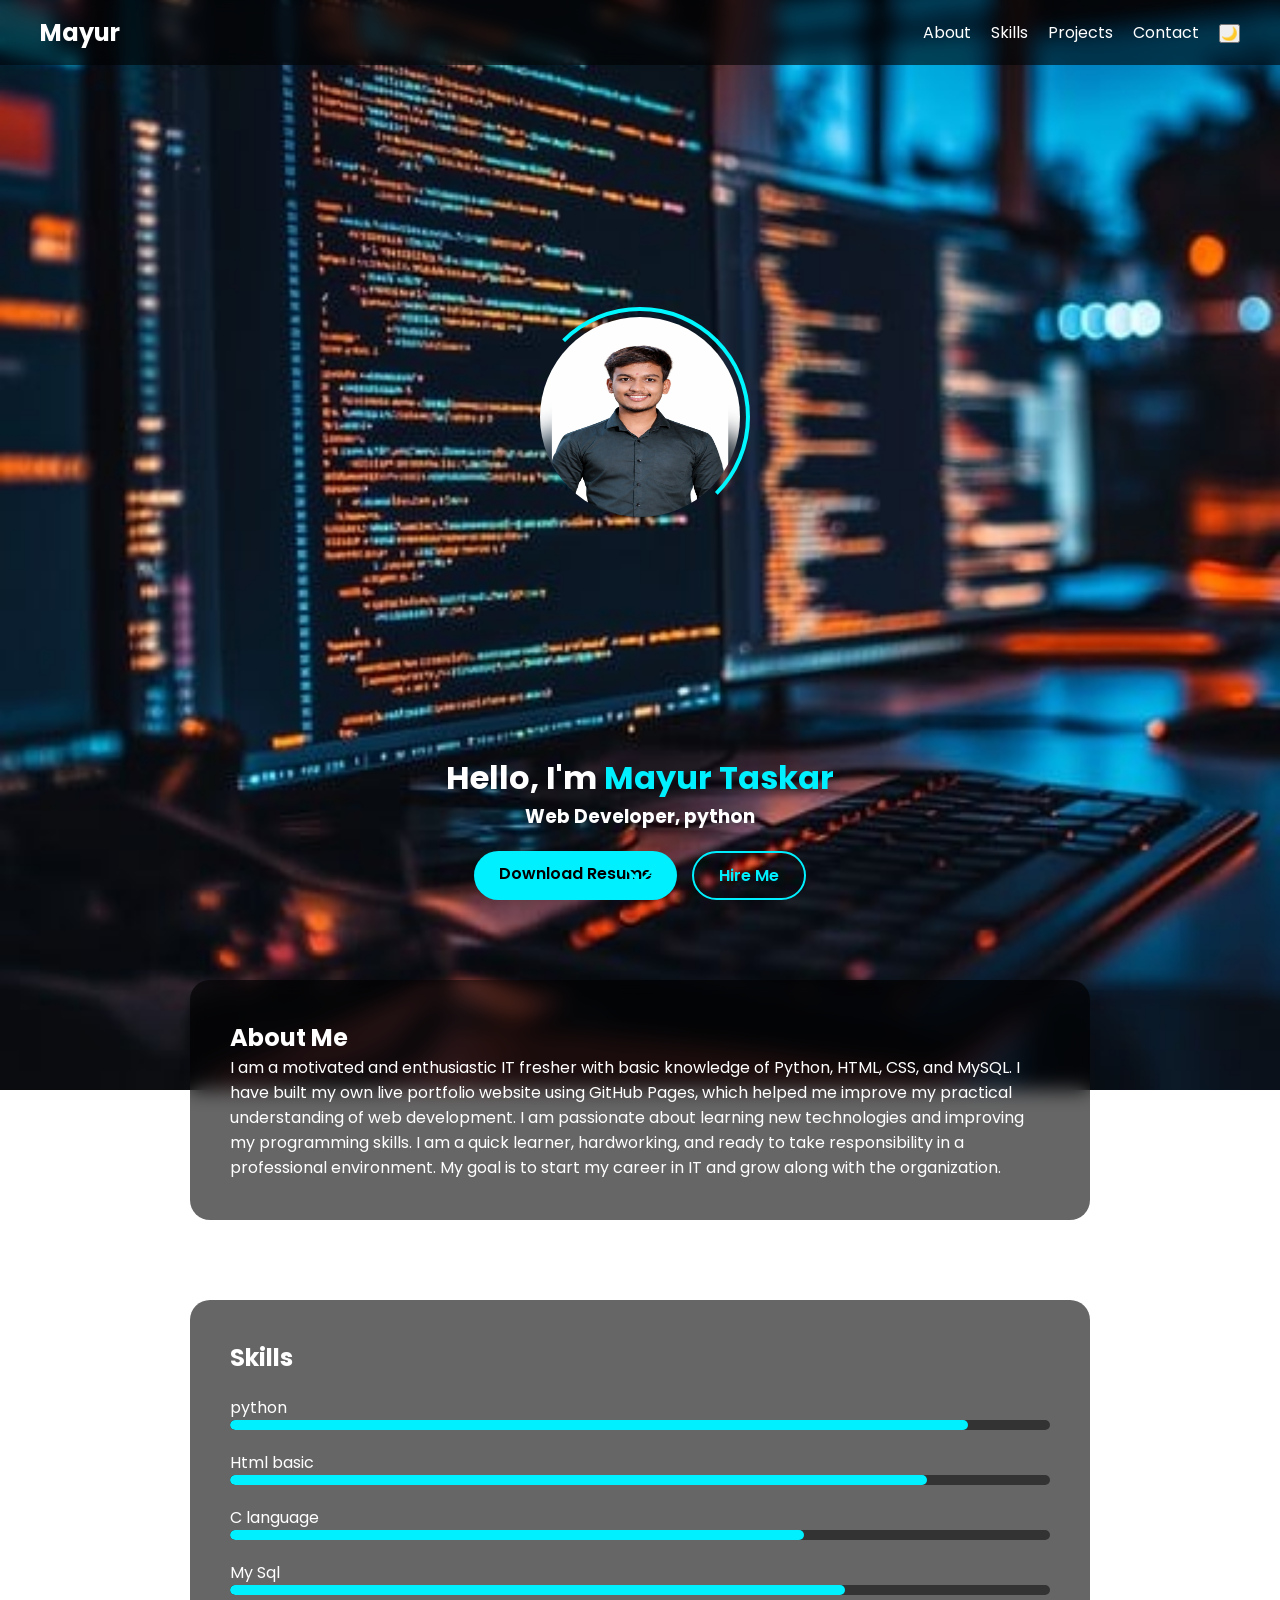
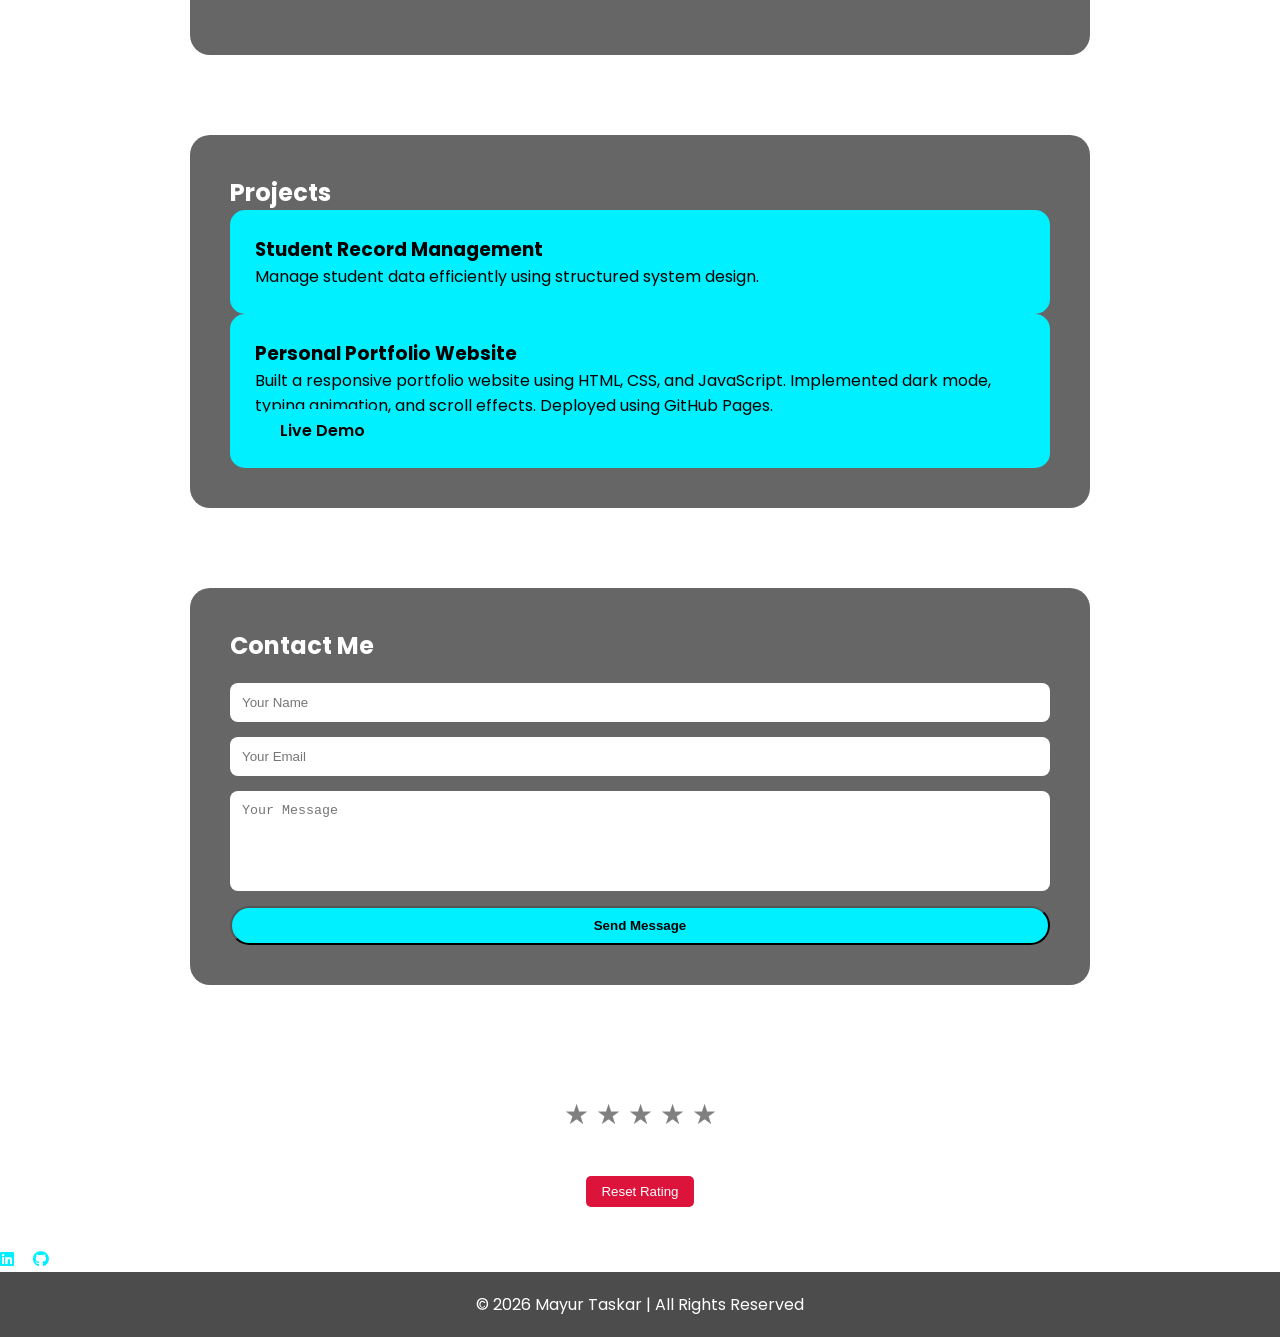
==== commit f9f0adec: "Update index.html" ====
--- a/index.html
+++ b/index.html
@@ -29,7 +29,7 @@
 
 <header>
     <div class="profile-wrapper">
-    <div class="fire-ring"></div>
+    <div class="rotating-ring"></div>
     <img src="IMG_20260219_191829.jpg" class="profile-img">
     </div>
 
--- a/style.css
+++ b/style.css
@@ -299,3 +299,36 @@
         transform: rotate(45deg) translate(5px, 5px);
     }
 }
+.profile-wrapper {
+    position: relative;
+    width: 200px;
+    height: 200px;
+    margin: auto;
+}
+
+.profile-img {
+    width: 100%;
+    height: 100%;
+    border-radius: 50%;
+    position: relative;
+    z-index: 2;
+}
+
+.rotating-ring {
+    position: absolute;
+    top: -10px;
+    left: -10px;
+    width: 220px;
+    height: 220px;
+    border-radius: 50%;
+    border: 4px solid transparent;
+    border-top: 4px solid #00f7ff;
+    border-right: 4px solid #00f7ff;
+    animation: rotate 3s linear infinite;
+    z-index: 1;
+}
+
+@keyframes rotate {
+    0% { transform: rotate(0deg); }
+    100% { transform: rotate(360deg); }
+}
